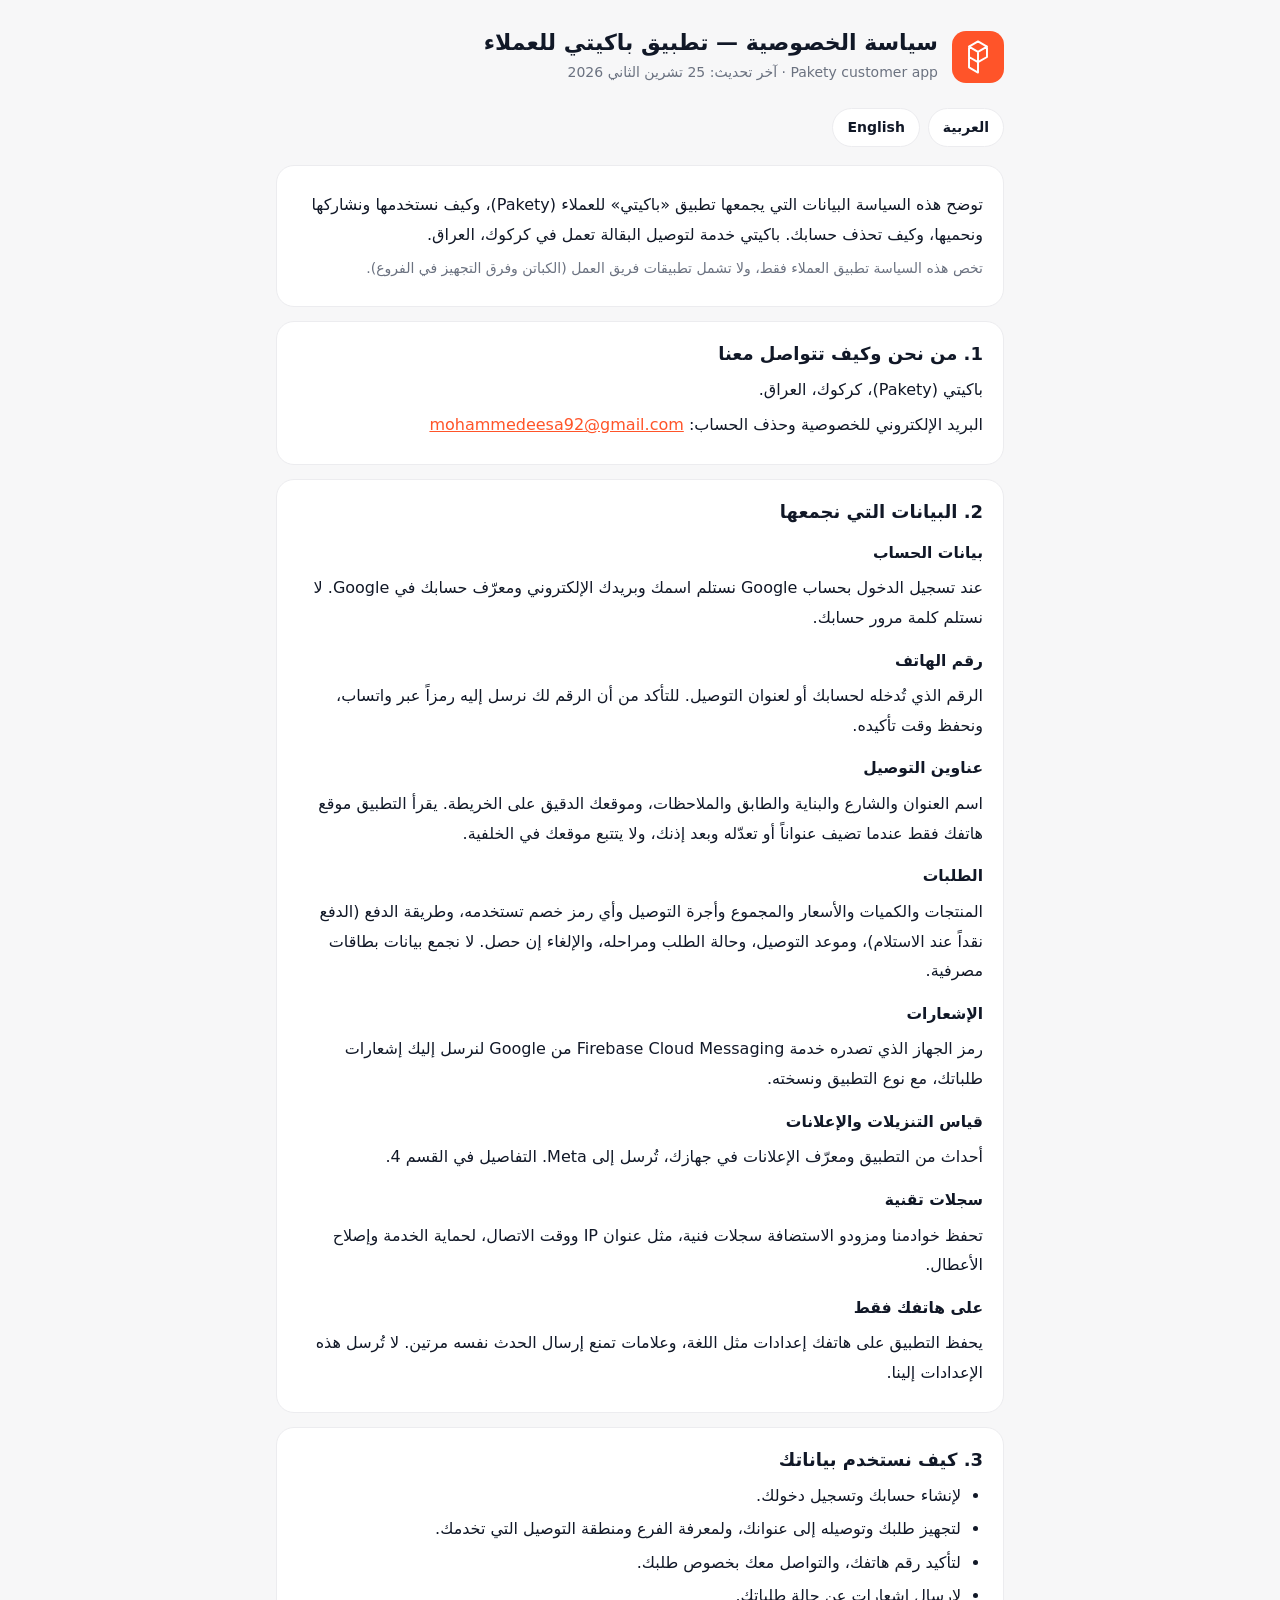
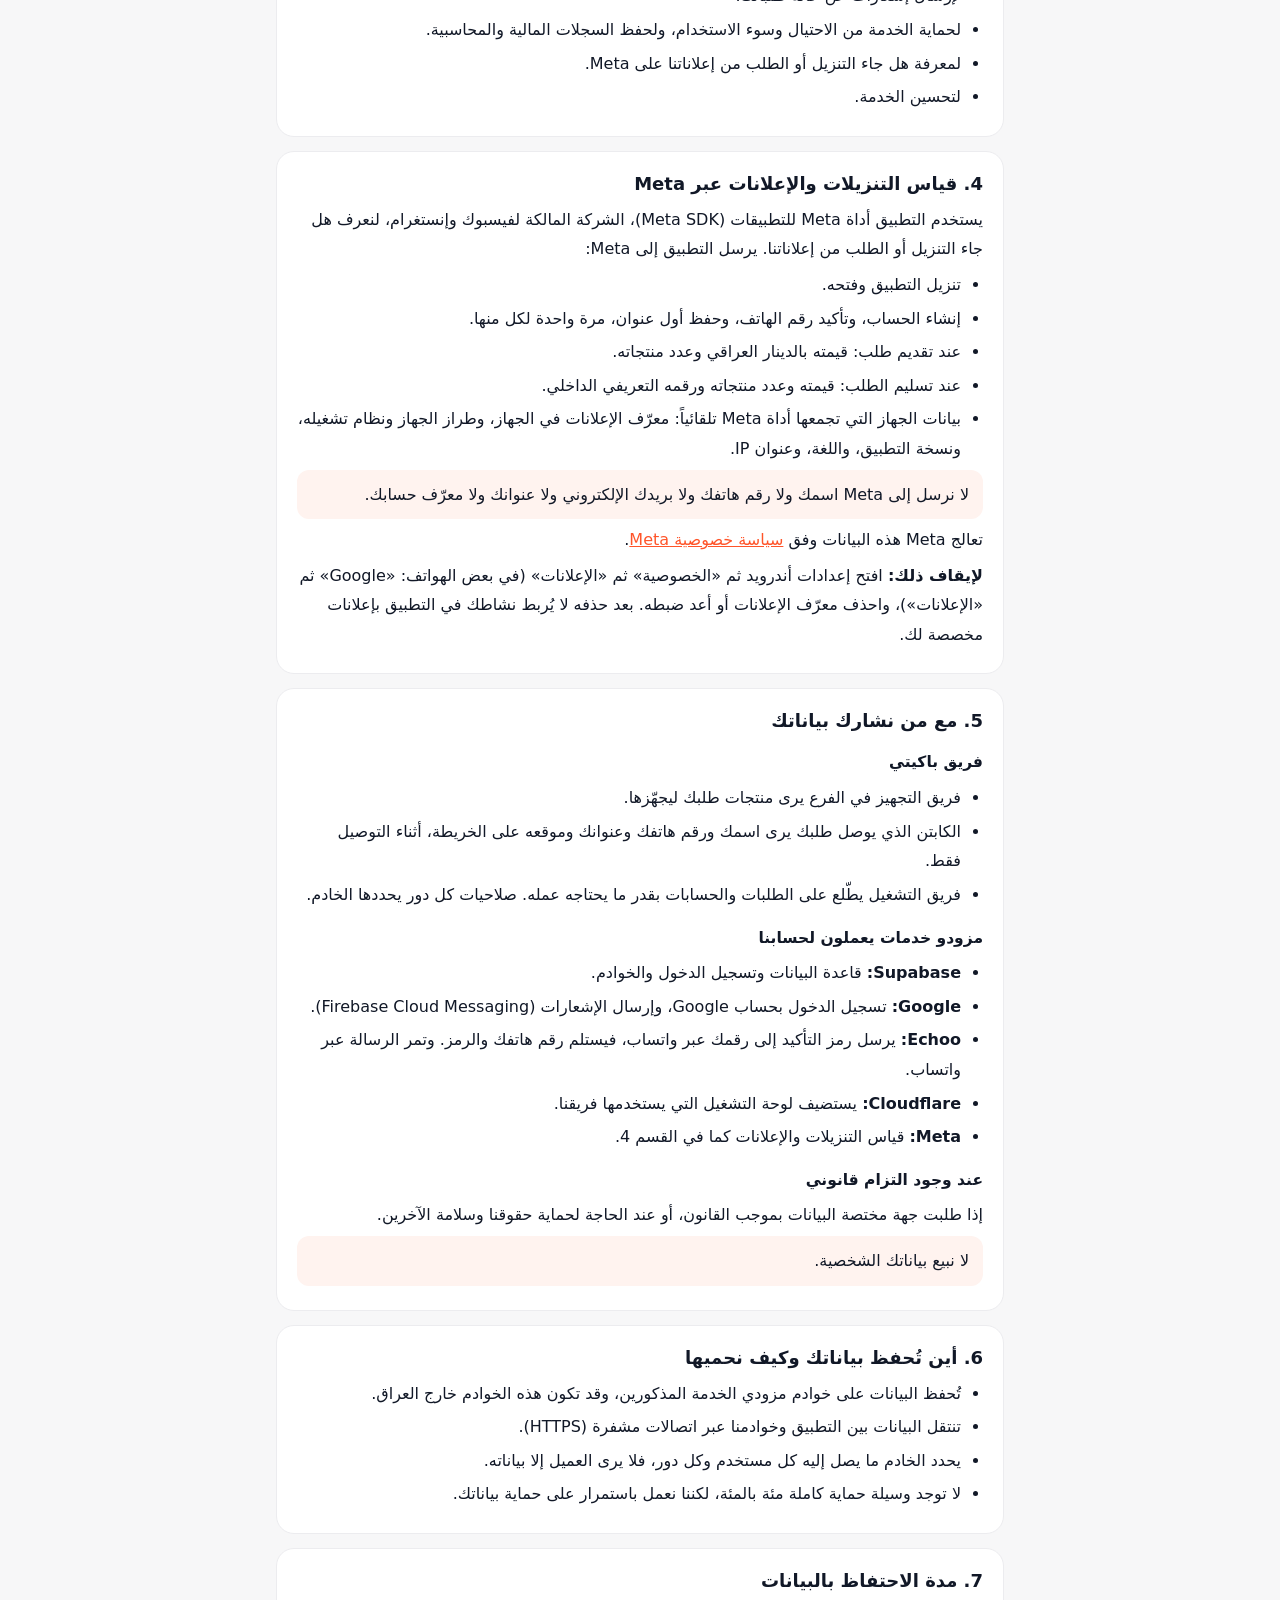
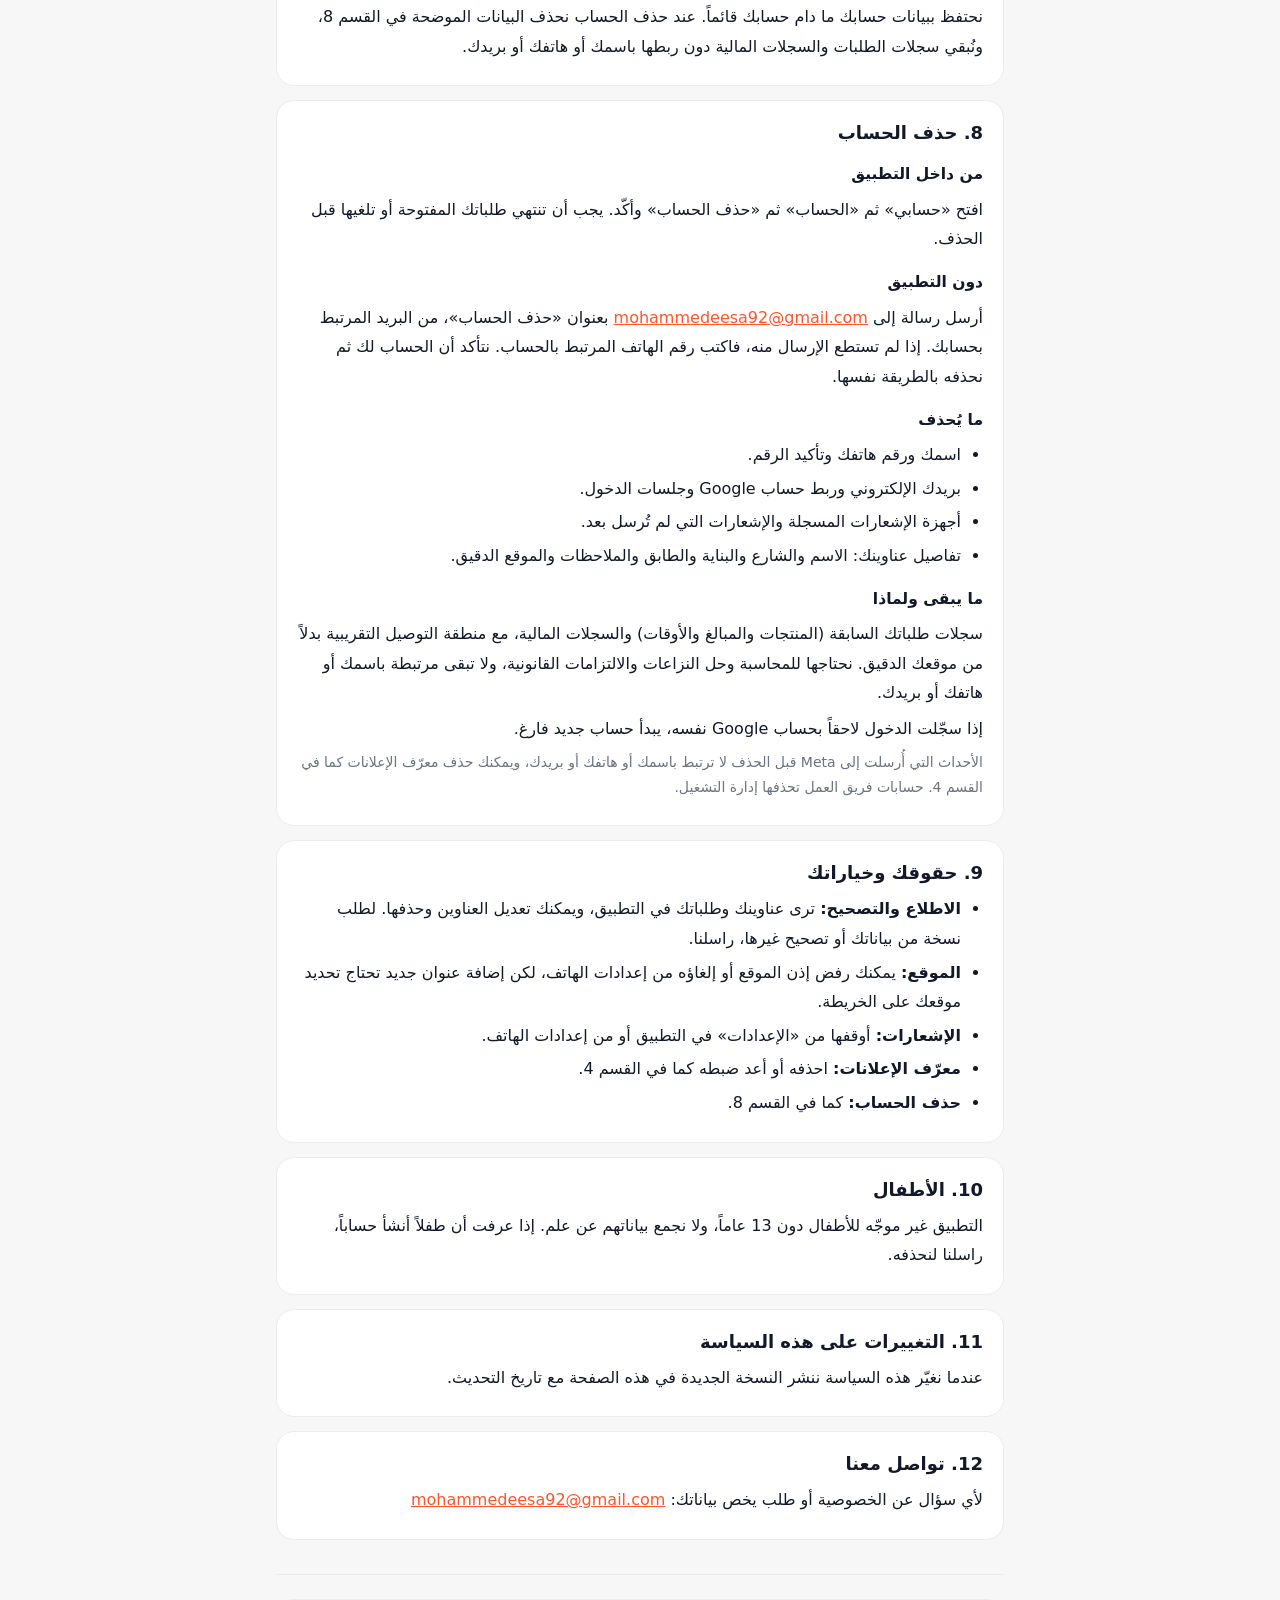
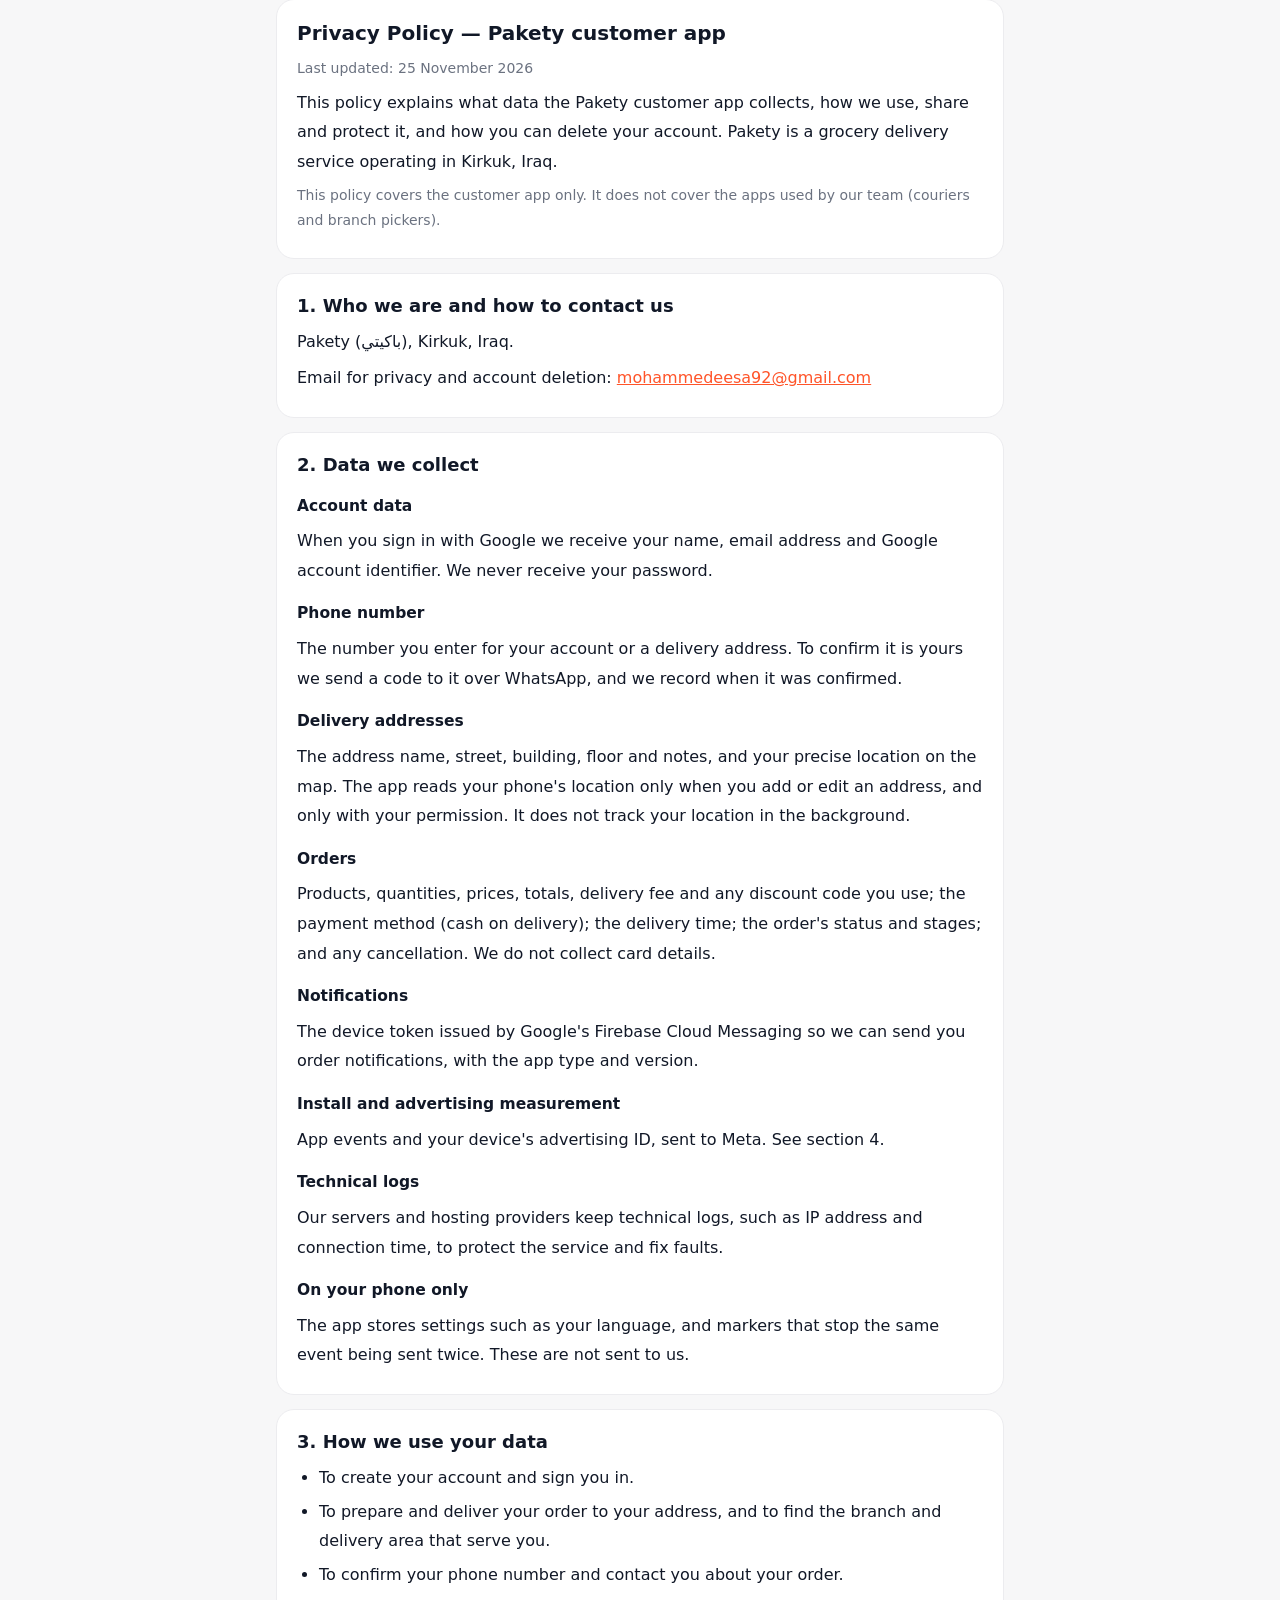
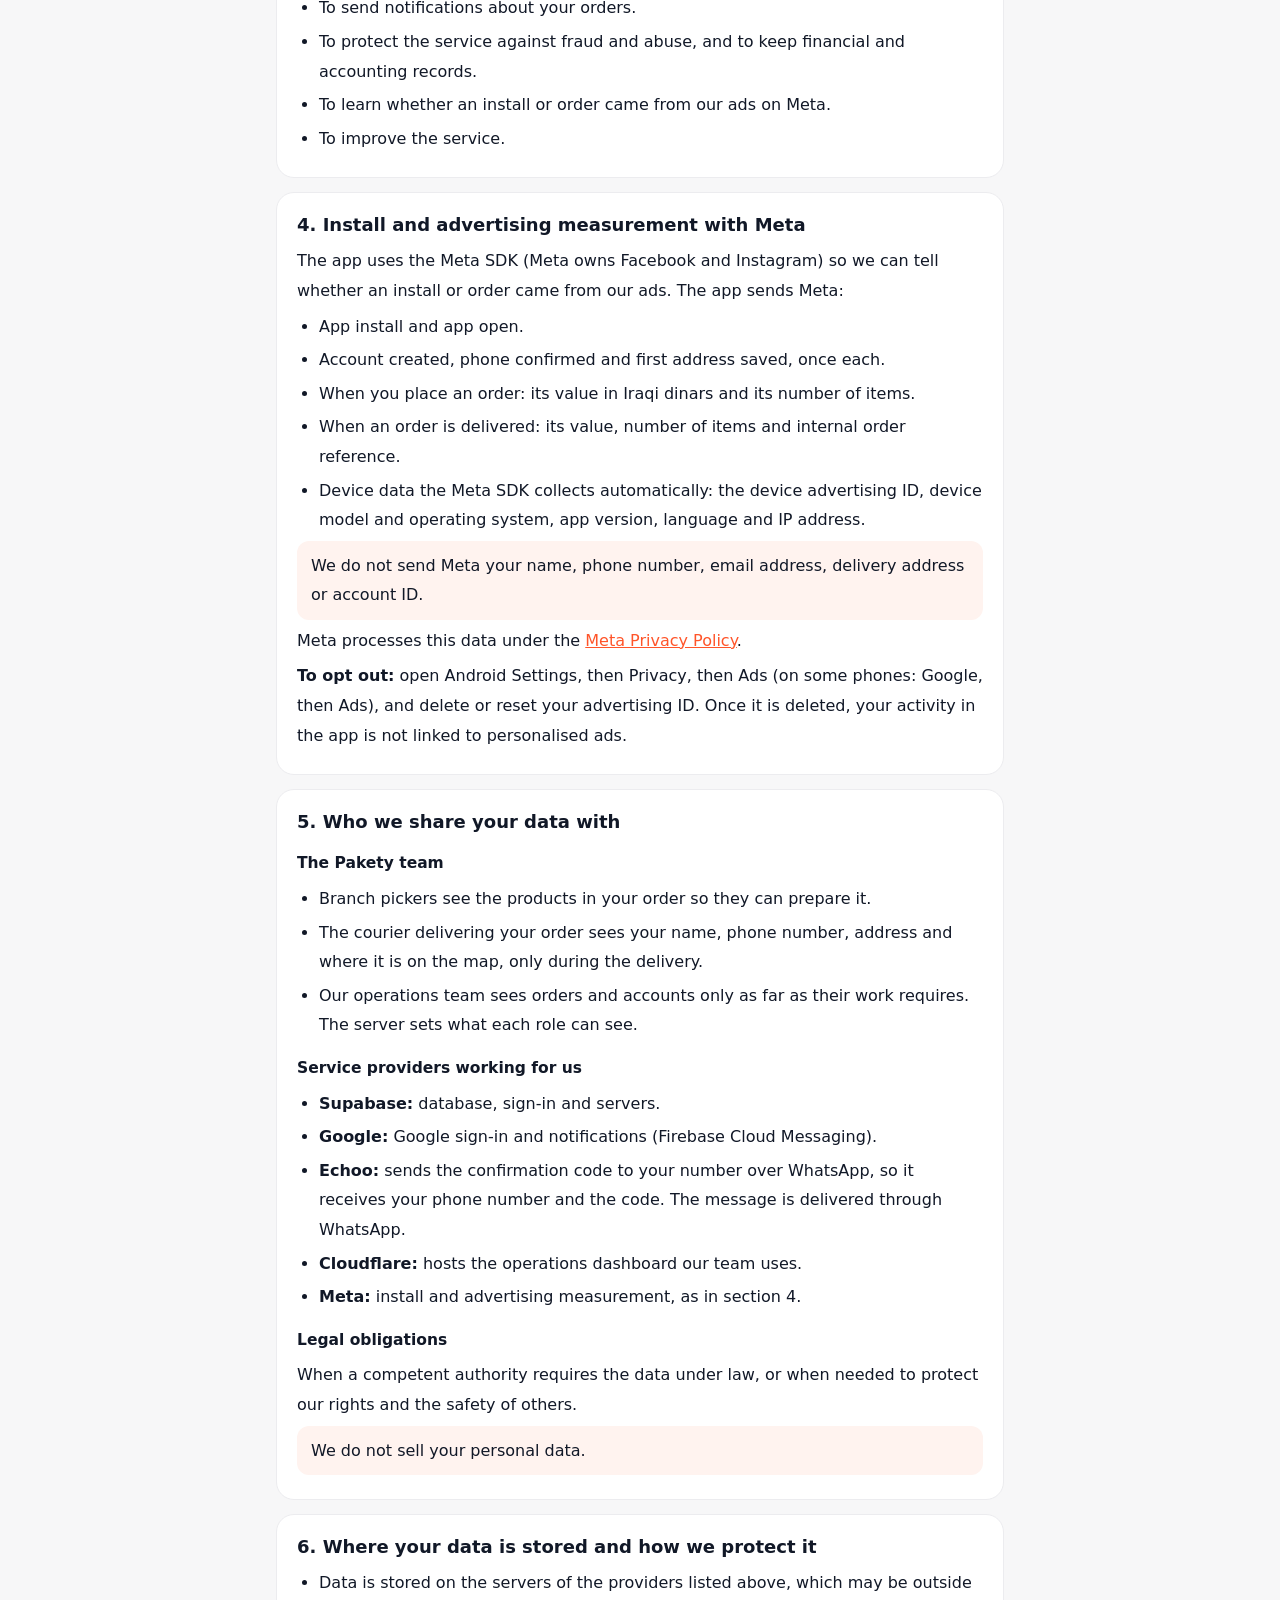
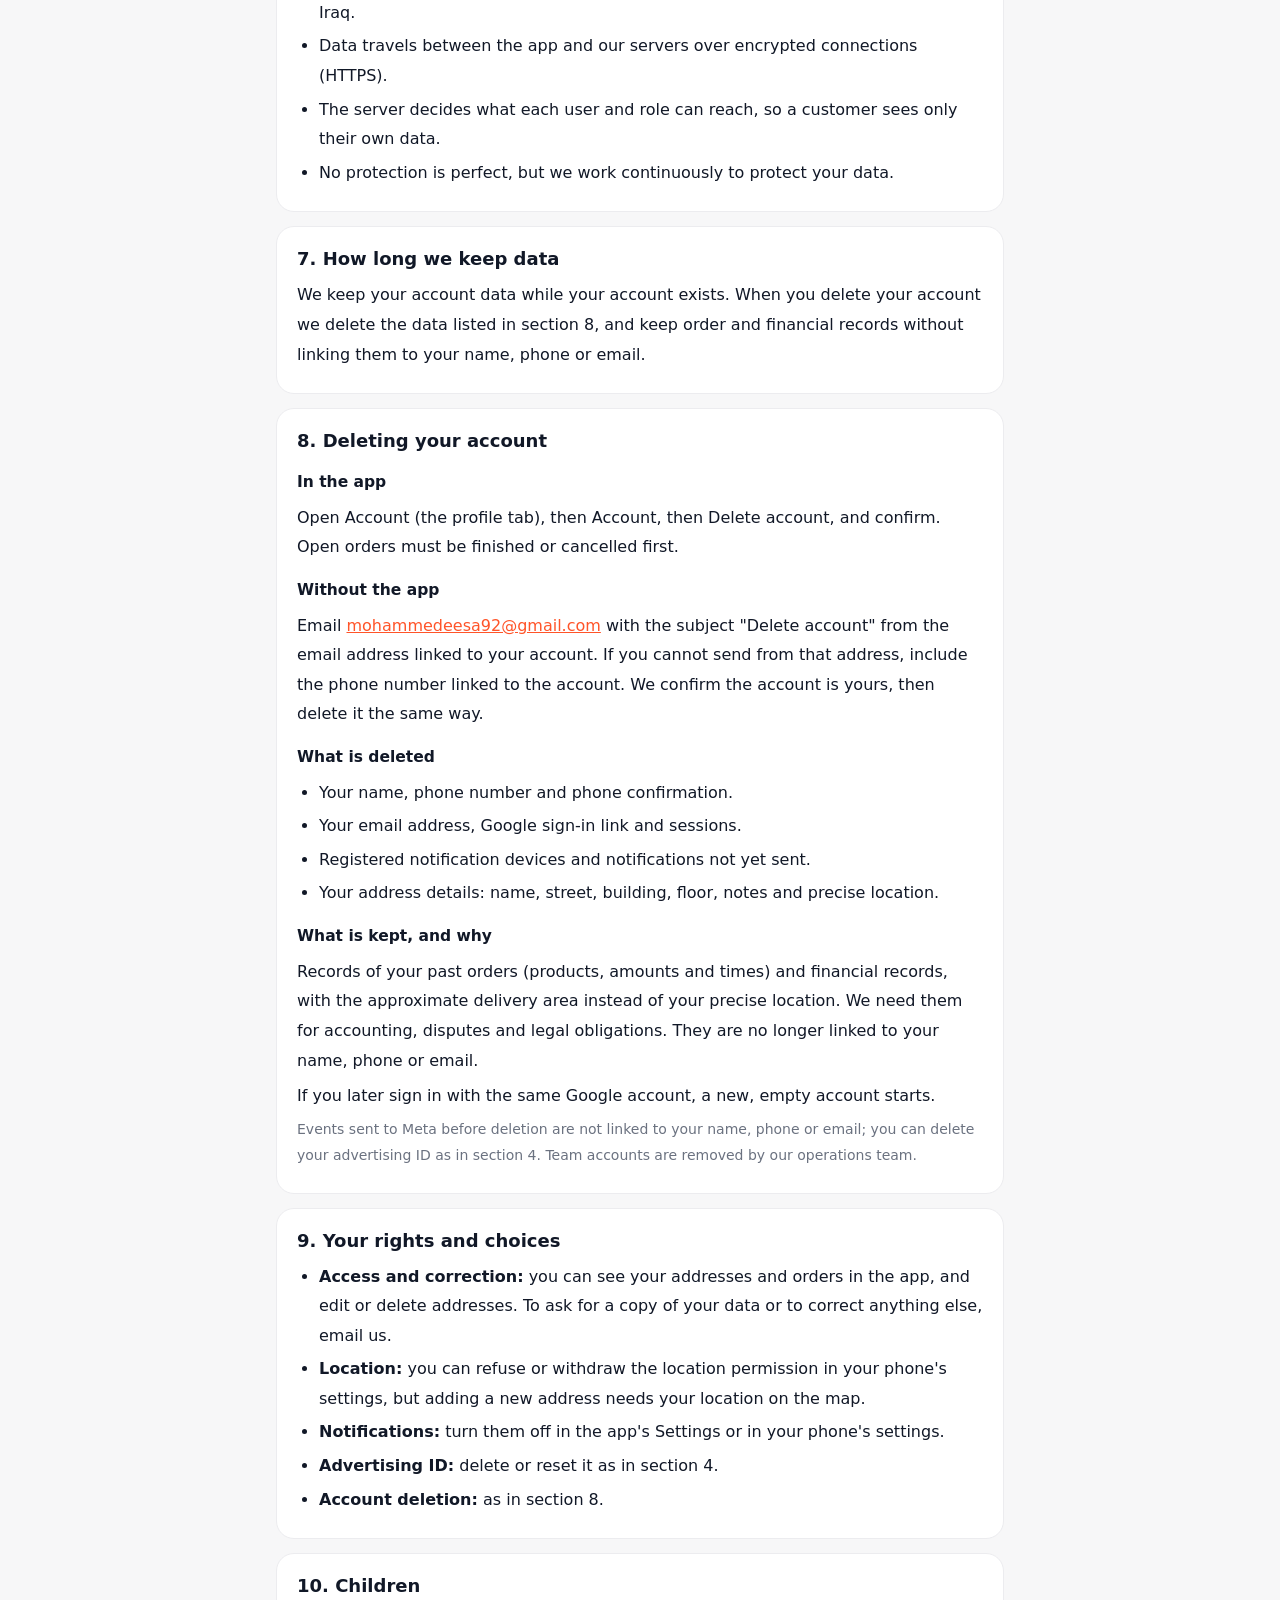
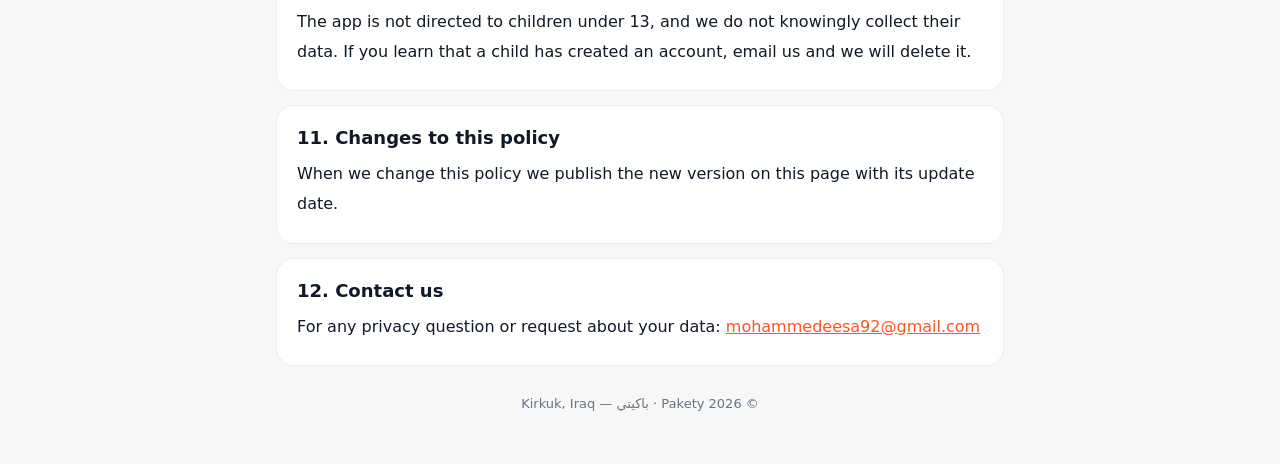
==== privacy/index.html @ 80e14bdf "Pakety privacy policy and account deletion pages Co-Authored-By: Claude Opus 5.5 <noreply@anthropic." ====
<!doctype html>
<html lang="ar" dir="rtl">
<head>
<meta charset="utf-8">
<meta name="viewport" content="width=device-width, initial-scale=1">
<title>سياسة الخصوصية — باكيتي | Pakety Privacy Policy</title>
<meta name="description" content="سياسة الخصوصية لتطبيق باكيتي للعملاء — Privacy policy for the Pakety customer app.">
<meta name="color-scheme" content="light dark">
<link rel="stylesheet" href="../assets/site.css">
</head>
<body>
<div class="wrap">

<header class="top">
  <div class="logo" aria-hidden="true">
    <svg viewBox="26 21 56 66" xmlns="http://www.w3.org/2000/svg"><path d="M54 27 L69.588 36 L69.588 54 L54 63 L54 81 L38.412 72 L38.412 36 Z M38.412 36 L54 45 L69.588 36 M54 45 L54 63 M38.412 54 L54 63" fill="none" stroke="#fff" stroke-width="3.4" stroke-linejoin="round" stroke-linecap="round"/></svg>
  </div>
  <div>
    <h1>سياسة الخصوصية — تطبيق باكيتي للعملاء</h1>
    <p>Pakety customer app · آخر تحديث: 25 تشرين الثاني 2026</p>
  </div>
</header>

<nav class="lang" aria-label="Language">
  <a href="#ar" hreflang="ar">العربية</a>
  <a href="#en" hreflang="en">English</a>
</nav>

<!-- ============================ العربية ============================ -->
<section class="lang-block" id="ar" lang="ar" dir="rtl">

<div class="card">
  <p>توضح هذه السياسة البيانات التي يجمعها تطبيق «باكيتي» للعملاء (Pakety)، وكيف نستخدمها ونشاركها ونحميها، وكيف تحذف حسابك. باكيتي خدمة لتوصيل البقالة تعمل في كركوك، العراق.</p>
  <p class="meta">تخص هذه السياسة تطبيق العملاء فقط، ولا تشمل تطبيقات فريق العمل (الكباتن وفرق التجهيز في الفروع).</p>
</div>

<div class="card">
  <h2>1. من نحن وكيف تتواصل معنا</h2>
  <p>باكيتي (Pakety)، كركوك، العراق.</p>
  <p>البريد الإلكتروني للخصوصية وحذف الحساب: <a class="ltr" href="mailto:mohammedeesa92@gmail.com">mohammedeesa92@gmail.com</a></p>
</div>

<div class="card">
  <h2>2. البيانات التي نجمعها</h2>
  <h3>بيانات الحساب</h3>
  <p>عند تسجيل الدخول بحساب Google نستلم اسمك وبريدك الإلكتروني ومعرّف حسابك في Google. لا نستلم كلمة مرور حسابك.</p>
  <h3>رقم الهاتف</h3>
  <p>الرقم الذي تُدخله لحسابك أو لعنوان التوصيل. للتأكد من أن الرقم لك نرسل إليه رمزاً عبر واتساب، ونحفظ وقت تأكيده.</p>
  <h3>عناوين التوصيل</h3>
  <p>اسم العنوان والشارع والبناية والطابق والملاحظات، وموقعك الدقيق على الخريطة. يقرأ التطبيق موقع هاتفك فقط عندما تضيف عنواناً أو تعدّله وبعد إذنك، ولا يتتبع موقعك في الخلفية.</p>
  <h3>الطلبات</h3>
  <p>المنتجات والكميات والأسعار والمجموع وأجرة التوصيل وأي رمز خصم تستخدمه، وطريقة الدفع (الدفع نقداً عند الاستلام)، وموعد التوصيل، وحالة الطلب ومراحله، والإلغاء إن حصل. لا نجمع بيانات بطاقات مصرفية.</p>
  <h3>الإشعارات</h3>
  <p>رمز الجهاز الذي تصدره خدمة Firebase Cloud Messaging من Google لنرسل إليك إشعارات طلباتك، مع نوع التطبيق ونسخته.</p>
  <h3>قياس التنزيلات والإعلانات</h3>
  <p>أحداث من التطبيق ومعرّف الإعلانات في جهازك، تُرسل إلى Meta. التفاصيل في القسم 4.</p>
  <h3>سجلات تقنية</h3>
  <p>تحفظ خوادمنا ومزودو الاستضافة سجلات فنية، مثل عنوان IP ووقت الاتصال، لحماية الخدمة وإصلاح الأعطال.</p>
  <h3>على هاتفك فقط</h3>
  <p>يحفظ التطبيق على هاتفك إعدادات مثل اللغة، وعلامات تمنع إرسال الحدث نفسه مرتين. لا تُرسل هذه الإعدادات إلينا.</p>
</div>

<div class="card">
  <h2>3. كيف نستخدم بياناتك</h2>
  <ul>
    <li>لإنشاء حسابك وتسجيل دخولك.</li>
    <li>لتجهيز طلبك وتوصيله إلى عنوانك، ولمعرفة الفرع ومنطقة التوصيل التي تخدمك.</li>
    <li>لتأكيد رقم هاتفك، والتواصل معك بخصوص طلبك.</li>
    <li>لإرسال إشعارات عن حالة طلباتك.</li>
    <li>لحماية الخدمة من الاحتيال وسوء الاستخدام، ولحفظ السجلات المالية والمحاسبية.</li>
    <li>لمعرفة هل جاء التنزيل أو الطلب من إعلاناتنا على Meta.</li>
    <li>لتحسين الخدمة.</li>
  </ul>
</div>

<div class="card">
  <h2>4. قياس التنزيلات والإعلانات عبر Meta</h2>
  <p>يستخدم التطبيق أداة Meta للتطبيقات (Meta SDK)، الشركة المالكة لفيسبوك وإنستغرام، لنعرف هل جاء التنزيل أو الطلب من إعلاناتنا. يرسل التطبيق إلى Meta:</p>
  <ul>
    <li>تنزيل التطبيق وفتحه.</li>
    <li>إنشاء الحساب، وتأكيد رقم الهاتف، وحفظ أول عنوان، مرة واحدة لكل منها.</li>
    <li>عند تقديم طلب: قيمته بالدينار العراقي وعدد منتجاته.</li>
    <li>عند تسليم الطلب: قيمته وعدد منتجاته ورقمه التعريفي الداخلي.</li>
    <li>بيانات الجهاز التي تجمعها أداة Meta تلقائياً: معرّف الإعلانات في الجهاز، وطراز الجهاز ونظام تشغيله، ونسخة التطبيق، واللغة، وعنوان IP.</li>
  </ul>
  <p class="note">لا نرسل إلى Meta اسمك ولا رقم هاتفك ولا بريدك الإلكتروني ولا عنوانك ولا معرّف حسابك.</p>
  <p>تعالج Meta هذه البيانات وفق <a href="https://www.facebook.com/privacy/policy/" rel="noopener">سياسة خصوصية Meta</a>.</p>
  <p><strong>لإيقاف ذلك:</strong> افتح إعدادات أندرويد ثم «الخصوصية» ثم «الإعلانات» (في بعض الهواتف: «Google» ثم «الإعلانات»)، واحذف معرّف الإعلانات أو أعد ضبطه. بعد حذفه لا يُربط نشاطك في التطبيق بإعلانات مخصصة لك.</p>
</div>

<div class="card">
  <h2>5. مع من نشارك بياناتك</h2>
  <h3>فريق باكيتي</h3>
  <ul>
    <li>فريق التجهيز في الفرع يرى منتجات طلبك ليجهّزها.</li>
    <li>الكابتن الذي يوصل طلبك يرى اسمك ورقم هاتفك وعنوانك وموقعه على الخريطة، أثناء التوصيل فقط.</li>
    <li>فريق التشغيل يطّلع على الطلبات والحسابات بقدر ما يحتاجه عمله. صلاحيات كل دور يحددها الخادم.</li>
  </ul>
  <h3>مزودو خدمات يعملون لحسابنا</h3>
  <ul>
    <li><strong>Supabase:</strong> قاعدة البيانات وتسجيل الدخول والخوادم.</li>
    <li><strong>Google:</strong> تسجيل الدخول بحساب Google، وإرسال الإشعارات (Firebase Cloud Messaging).</li>
    <li><strong>Echoo:</strong> يرسل رمز التأكيد إلى رقمك عبر واتساب، فيستلم رقم هاتفك والرمز. وتمر الرسالة عبر واتساب.</li>
    <li><strong>Cloudflare:</strong> يستضيف لوحة التشغيل التي يستخدمها فريقنا.</li>
    <li><strong>Meta:</strong> قياس التنزيلات والإعلانات كما في القسم 4.</li>
  </ul>
  <h3>عند وجود التزام قانوني</h3>
  <p>إذا طلبت جهة مختصة البيانات بموجب القانون، أو عند الحاجة لحماية حقوقنا وسلامة الآخرين.</p>
  <p class="note">لا نبيع بياناتك الشخصية.</p>
</div>

<div class="card">
  <h2>6. أين تُحفظ بياناتك وكيف نحميها</h2>
  <ul>
    <li>تُحفظ البيانات على خوادم مزودي الخدمة المذكورين، وقد تكون هذه الخوادم خارج العراق.</li>
    <li>تنتقل البيانات بين التطبيق وخوادمنا عبر اتصالات مشفرة (HTTPS).</li>
    <li>يحدد الخادم ما يصل إليه كل مستخدم وكل دور، فلا يرى العميل إلا بياناته.</li>
    <li>لا توجد وسيلة حماية كاملة مئة بالمئة، لكننا نعمل باستمرار على حماية بياناتك.</li>
  </ul>
</div>

<div class="card">
  <h2>7. مدة الاحتفاظ بالبيانات</h2>
  <p>نحتفظ ببيانات حسابك ما دام حسابك قائماً. عند حذف الحساب نحذف البيانات الموضحة في القسم 8، ونُبقي سجلات الطلبات والسجلات المالية دون ربطها باسمك أو هاتفك أو بريدك.</p>
</div>

<div class="card" id="delete-account">
  <h2>8. حذف الحساب</h2>
  <h3>من داخل التطبيق</h3>
  <p>افتح «حسابي» ثم «الحساب» ثم «حذف الحساب» وأكّد. يجب أن تنتهي طلباتك المفتوحة أو تلغيها قبل الحذف.</p>
  <h3>دون التطبيق</h3>
  <p>أرسل رسالة إلى <a class="ltr" href="mailto:mohammedeesa92@gmail.com?subject=%D8%AD%D8%B0%D9%81%20%D8%A7%D9%84%D8%AD%D8%B3%D8%A7%D8%A8">mohammedeesa92@gmail.com</a> بعنوان «حذف الحساب»، من البريد المرتبط بحسابك. إذا لم تستطع الإرسال منه، فاكتب رقم الهاتف المرتبط بالحساب. نتأكد أن الحساب لك ثم نحذفه بالطريقة نفسها.</p>
  <h3>ما يُحذف</h3>
  <ul>
    <li>اسمك ورقم هاتفك وتأكيد الرقم.</li>
    <li>بريدك الإلكتروني وربط حساب Google وجلسات الدخول.</li>
    <li>أجهزة الإشعارات المسجلة والإشعارات التي لم تُرسل بعد.</li>
    <li>تفاصيل عناوينك: الاسم والشارع والبناية والطابق والملاحظات والموقع الدقيق.</li>
  </ul>
  <h3>ما يبقى ولماذا</h3>
  <p>سجلات طلباتك السابقة (المنتجات والمبالغ والأوقات) والسجلات المالية، مع منطقة التوصيل التقريبية بدلاً من موقعك الدقيق. نحتاجها للمحاسبة وحل النزاعات والالتزامات القانونية، ولا تبقى مرتبطة باسمك أو هاتفك أو بريدك.</p>
  <p>إذا سجّلت الدخول لاحقاً بحساب Google نفسه، يبدأ حساب جديد فارغ.</p>
  <p class="meta">الأحداث التي أُرسلت إلى Meta قبل الحذف لا ترتبط باسمك أو هاتفك أو بريدك، ويمكنك حذف معرّف الإعلانات كما في القسم 4. حسابات فريق العمل تحذفها إدارة التشغيل.</p>
</div>

<div class="card">
  <h2>9. حقوقك وخياراتك</h2>
  <ul>
    <li><strong>الاطلاع والتصحيح:</strong> ترى عناوينك وطلباتك في التطبيق، ويمكنك تعديل العناوين وحذفها. لطلب نسخة من بياناتك أو تصحيح غيرها، راسلنا.</li>
    <li><strong>الموقع:</strong> يمكنك رفض إذن الموقع أو إلغاؤه من إعدادات الهاتف، لكن إضافة عنوان جديد تحتاج تحديد موقعك على الخريطة.</li>
    <li><strong>الإشعارات:</strong> أوقفها من «الإعدادات» في التطبيق أو من إعدادات الهاتف.</li>
    <li><strong>معرّف الإعلانات:</strong> احذفه أو أعد ضبطه كما في القسم 4.</li>
    <li><strong>حذف الحساب:</strong> كما في القسم 8.</li>
  </ul>
</div>

<div class="card">
  <h2>10. الأطفال</h2>
  <p>التطبيق غير موجّه للأطفال دون 13 عاماً، ولا نجمع بياناتهم عن علم. إذا عرفت أن طفلاً أنشأ حساباً، راسلنا لنحذفه.</p>
</div>

<div class="card">
  <h2>11. التغييرات على هذه السياسة</h2>
  <p>عندما نغيّر هذه السياسة ننشر النسخة الجديدة في هذه الصفحة مع تاريخ التحديث.</p>
</div>

<div class="card">
  <h2>12. تواصل معنا</h2>
  <p>لأي سؤال عن الخصوصية أو طلب يخص بياناتك: <a class="ltr" href="mailto:mohammedeesa92@gmail.com">mohammedeesa92@gmail.com</a></p>
</div>

</section>

<hr class="split">

<!-- ============================ English ============================ -->
<section class="lang-block" id="en" lang="en" dir="ltr">

<div class="card">
  <h2 style="font-size:20px">Privacy Policy — Pakety customer app</h2>
  <p class="meta">Last updated: 25 November 2026</p>
  <p>This policy explains what data the Pakety customer app collects, how we use, share and protect it, and how you can delete your account. Pakety is a grocery delivery service operating in Kirkuk, Iraq.</p>
  <p class="meta">This policy covers the customer app only. It does not cover the apps used by our team (couriers and branch pickers).</p>
</div>

<div class="card">
  <h2>1. Who we are and how to contact us</h2>
  <p>Pakety (باكيتي), Kirkuk, Iraq.</p>
  <p>Email for privacy and account deletion: <a href="mailto:mohammedeesa92@gmail.com">mohammedeesa92@gmail.com</a></p>
</div>

<div class="card">
  <h2>2. Data we collect</h2>
  <h3>Account data</h3>
  <p>When you sign in with Google we receive your name, email address and Google account identifier. We never receive your password.</p>
  <h3>Phone number</h3>
  <p>The number you enter for your account or a delivery address. To confirm it is yours we send a code to it over WhatsApp, and we record when it was confirmed.</p>
  <h3>Delivery addresses</h3>
  <p>The address name, street, building, floor and notes, and your precise location on the map. The app reads your phone's location only when you add or edit an address, and only with your permission. It does not track your location in the background.</p>
  <h3>Orders</h3>
  <p>Products, quantities, prices, totals, delivery fee and any discount code you use; the payment method (cash on delivery); the delivery time; the order's status and stages; and any cancellation. We do not collect card details.</p>
  <h3>Notifications</h3>
  <p>The device token issued by Google's Firebase Cloud Messaging so we can send you order notifications, with the app type and version.</p>
  <h3>Install and advertising measurement</h3>
  <p>App events and your device's advertising ID, sent to Meta. See section 4.</p>
  <h3>Technical logs</h3>
  <p>Our servers and hosting providers keep technical logs, such as IP address and connection time, to protect the service and fix faults.</p>
  <h3>On your phone only</h3>
  <p>The app stores settings such as your language, and markers that stop the same event being sent twice. These are not sent to us.</p>
</div>

<div class="card">
  <h2>3. How we use your data</h2>
  <ul>
    <li>To create your account and sign you in.</li>
    <li>To prepare and deliver your order to your address, and to find the branch and delivery area that serve you.</li>
    <li>To confirm your phone number and contact you about your order.</li>
    <li>To send notifications about your orders.</li>
    <li>To protect the service against fraud and abuse, and to keep financial and accounting records.</li>
    <li>To learn whether an install or order came from our ads on Meta.</li>
    <li>To improve the service.</li>
  </ul>
</div>

<div class="card">
  <h2>4. Install and advertising measurement with Meta</h2>
  <p>The app uses the Meta SDK (Meta owns Facebook and Instagram) so we can tell whether an install or order came from our ads. The app sends Meta:</p>
  <ul>
    <li>App install and app open.</li>
    <li>Account created, phone confirmed and first address saved, once each.</li>
    <li>When you place an order: its value in Iraqi dinars and its number of items.</li>
    <li>When an order is delivered: its value, number of items and internal order reference.</li>
    <li>Device data the Meta SDK collects automatically: the device advertising ID, device model and operating system, app version, language and IP address.</li>
  </ul>
  <p class="note">We do not send Meta your name, phone number, email address, delivery address or account ID.</p>
  <p>Meta processes this data under the <a href="https://www.facebook.com/privacy/policy/" rel="noopener">Meta Privacy Policy</a>.</p>
  <p><strong>To opt out:</strong> open Android Settings, then Privacy, then Ads (on some phones: Google, then Ads), and delete or reset your advertising ID. Once it is deleted, your activity in the app is not linked to personalised ads.</p>
</div>

<div class="card">
  <h2>5. Who we share your data with</h2>
  <h3>The Pakety team</h3>
  <ul>
    <li>Branch pickers see the products in your order so they can prepare it.</li>
    <li>The courier delivering your order sees your name, phone number, address and where it is on the map, only during the delivery.</li>
    <li>Our operations team sees orders and accounts only as far as their work requires. The server sets what each role can see.</li>
  </ul>
  <h3>Service providers working for us</h3>
  <ul>
    <li><strong>Supabase:</strong> database, sign-in and servers.</li>
    <li><strong>Google:</strong> Google sign-in and notifications (Firebase Cloud Messaging).</li>
    <li><strong>Echoo:</strong> sends the confirmation code to your number over WhatsApp, so it receives your phone number and the code. The message is delivered through WhatsApp.</li>
    <li><strong>Cloudflare:</strong> hosts the operations dashboard our team uses.</li>
    <li><strong>Meta:</strong> install and advertising measurement, as in section 4.</li>
  </ul>
  <h3>Legal obligations</h3>
  <p>When a competent authority requires the data under law, or when needed to protect our rights and the safety of others.</p>
  <p class="note">We do not sell your personal data.</p>
</div>

<div class="card">
  <h2>6. Where your data is stored and how we protect it</h2>
  <ul>
    <li>Data is stored on the servers of the providers listed above, which may be outside Iraq.</li>
    <li>Data travels between the app and our servers over encrypted connections (HTTPS).</li>
    <li>The server decides what each user and role can reach, so a customer sees only their own data.</li>
    <li>No protection is perfect, but we work continuously to protect your data.</li>
  </ul>
</div>

<div class="card">
  <h2>7. How long we keep data</h2>
  <p>We keep your account data while your account exists. When you delete your account we delete the data listed in section 8, and keep order and financial records without linking them to your name, phone or email.</p>
</div>

<div class="card" id="en-delete-account">
  <h2>8. Deleting your account</h2>
  <h3>In the app</h3>
  <p>Open Account (the profile tab), then Account, then Delete account, and confirm. Open orders must be finished or cancelled first.</p>
  <h3>Without the app</h3>
  <p>Email <a href="mailto:mohammedeesa92@gmail.com?subject=Delete%20account">mohammedeesa92@gmail.com</a> with the subject "Delete account" from the email address linked to your account. If you cannot send from that address, include the phone number linked to the account. We confirm the account is yours, then delete it the same way.</p>
  <h3>What is deleted</h3>
  <ul>
    <li>Your name, phone number and phone confirmation.</li>
    <li>Your email address, Google sign-in link and sessions.</li>
    <li>Registered notification devices and notifications not yet sent.</li>
    <li>Your address details: name, street, building, floor, notes and precise location.</li>
  </ul>
  <h3>What is kept, and why</h3>
  <p>Records of your past orders (products, amounts and times) and financial records, with the approximate delivery area instead of your precise location. We need them for accounting, disputes and legal obligations. They are no longer linked to your name, phone or email.</p>
  <p>If you later sign in with the same Google account, a new, empty account starts.</p>
  <p class="meta">Events sent to Meta before deletion are not linked to your name, phone or email; you can delete your advertising ID as in section 4. Team accounts are removed by our operations team.</p>
</div>

<div class="card">
  <h2>9. Your rights and choices</h2>
  <ul>
    <li><strong>Access and correction:</strong> you can see your addresses and orders in the app, and edit or delete addresses. To ask for a copy of your data or to correct anything else, email us.</li>
    <li><strong>Location:</strong> you can refuse or withdraw the location permission in your phone's settings, but adding a new address needs your location on the map.</li>
    <li><strong>Notifications:</strong> turn them off in the app's Settings or in your phone's settings.</li>
    <li><strong>Advertising ID:</strong> delete or reset it as in section 4.</li>
    <li><strong>Account deletion:</strong> as in section 8.</li>
  </ul>
</div>

<div class="card">
  <h2>10. Children</h2>
  <p>The app is not directed to children under 13, and we do not knowingly collect their data. If you learn that a child has created an account, email us and we will delete it.</p>
</div>

<div class="card">
  <h2>11. Changes to this policy</h2>
  <p>When we change this policy we publish the new version on this page with its update date.</p>
</div>

<div class="card">
  <h2>12. Contact us</h2>
  <p>For any privacy question or request about your data: <a href="mailto:mohammedeesa92@gmail.com">mohammedeesa92@gmail.com</a></p>
</div>

</section>

<footer>© 2026 Pakety · باكيتي — Kirkuk, Iraq</footer>
</div>
</body>
</html>
---- assets/site.css ----
:root {
  --brand: #ff5429;
  --bg: #f7f7f8;
  --card: #ffffff;
  --text: #111827;
  --muted: #6b7280;
  --border: #ececef;
  --soft: #fff3ef;
}
@media (prefers-color-scheme: dark) {
  :root {
    --bg: #0f1115;
    --card: #171a21;
    --text: #f3f4f6;
    --muted: #9ca3af;
    --border: #262a33;
    --soft: #2a1a15;
  }
}
* { box-sizing: border-box; }
html { -webkit-text-size-adjust: 100%; }
body {
  margin: 0;
  background: var(--bg);
  color: var(--text);
  font-family: "Segoe UI", Tahoma, "Noto Sans Arabic", "Geeza Pro", system-ui, -apple-system, sans-serif;
  font-size: 16px;
  line-height: 1.85;
}
a { color: var(--brand); }
.wrap { max-width: 760px; margin: 0 auto; padding: 0 16px 48px; }
header.top {
  display: flex;
  align-items: center;
  gap: 14px;
  padding: 28px 0 8px;
}
.logo {
  width: 52px;
  height: 52px;
  flex: none;
  border-radius: 14px;
  background: var(--brand);
  display: grid;
  place-items: center;
}
.logo svg { width: 38px; height: 38px; }
header.top h1 { margin: 0; font-size: 22px; line-height: 1.35; }
header.top p { margin: 2px 0 0; color: var(--muted); font-size: 14px; }
nav.lang {
  display: flex;
  gap: 8px;
  margin: 14px 0 18px;
}
nav.lang a {
  text-decoration: none;
  padding: 6px 14px;
  border-radius: 999px;
  border: 1px solid var(--border);
  background: var(--card);
  color: var(--text);
  font-size: 14px;
  font-weight: 600;
}
.card {
  background: var(--card);
  border: 1px solid var(--border);
  border-radius: 18px;
  padding: 18px 20px;
  margin: 0 0 14px;
}
.card h2 { margin: 0 0 8px; font-size: 18px; line-height: 1.5; }
.card h3 { margin: 14px 0 4px; font-size: 15.5px; }
.card p { margin: 6px 0; }
.card ul { margin: 6px 0; padding-inline-start: 22px; }
.card li { margin: 4px 0; }
.note {
  background: var(--soft);
  border-radius: 12px;
  padding: 10px 14px;
  margin: 10px 0 4px;
}
.meta { color: var(--muted); font-size: 14px; }
.ltr { direction: ltr; unicode-bidi: embed; }
section.lang-block { scroll-margin-top: 16px; }
hr.split { border: 0; border-top: 1px solid var(--border); margin: 34px 0 24px; }
footer { color: var(--muted); font-size: 13px; text-align: center; margin-top: 26px; }
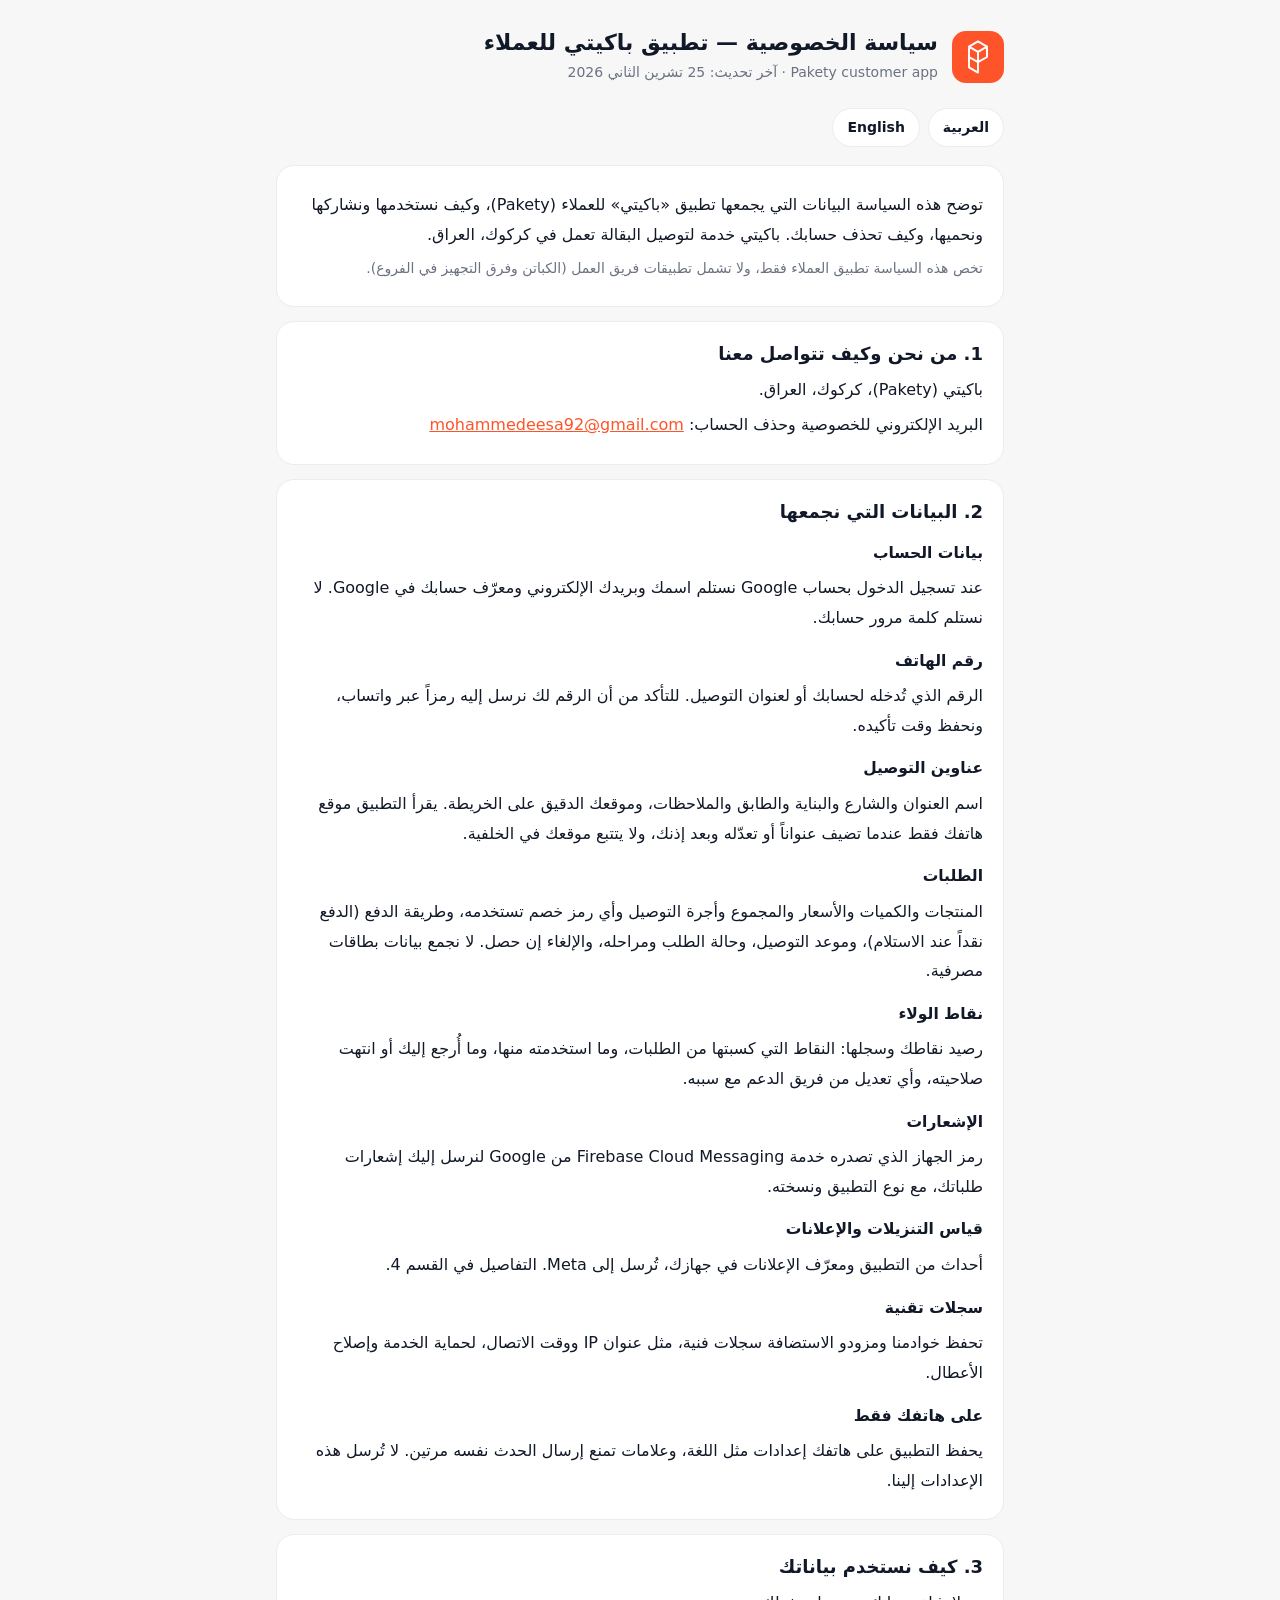
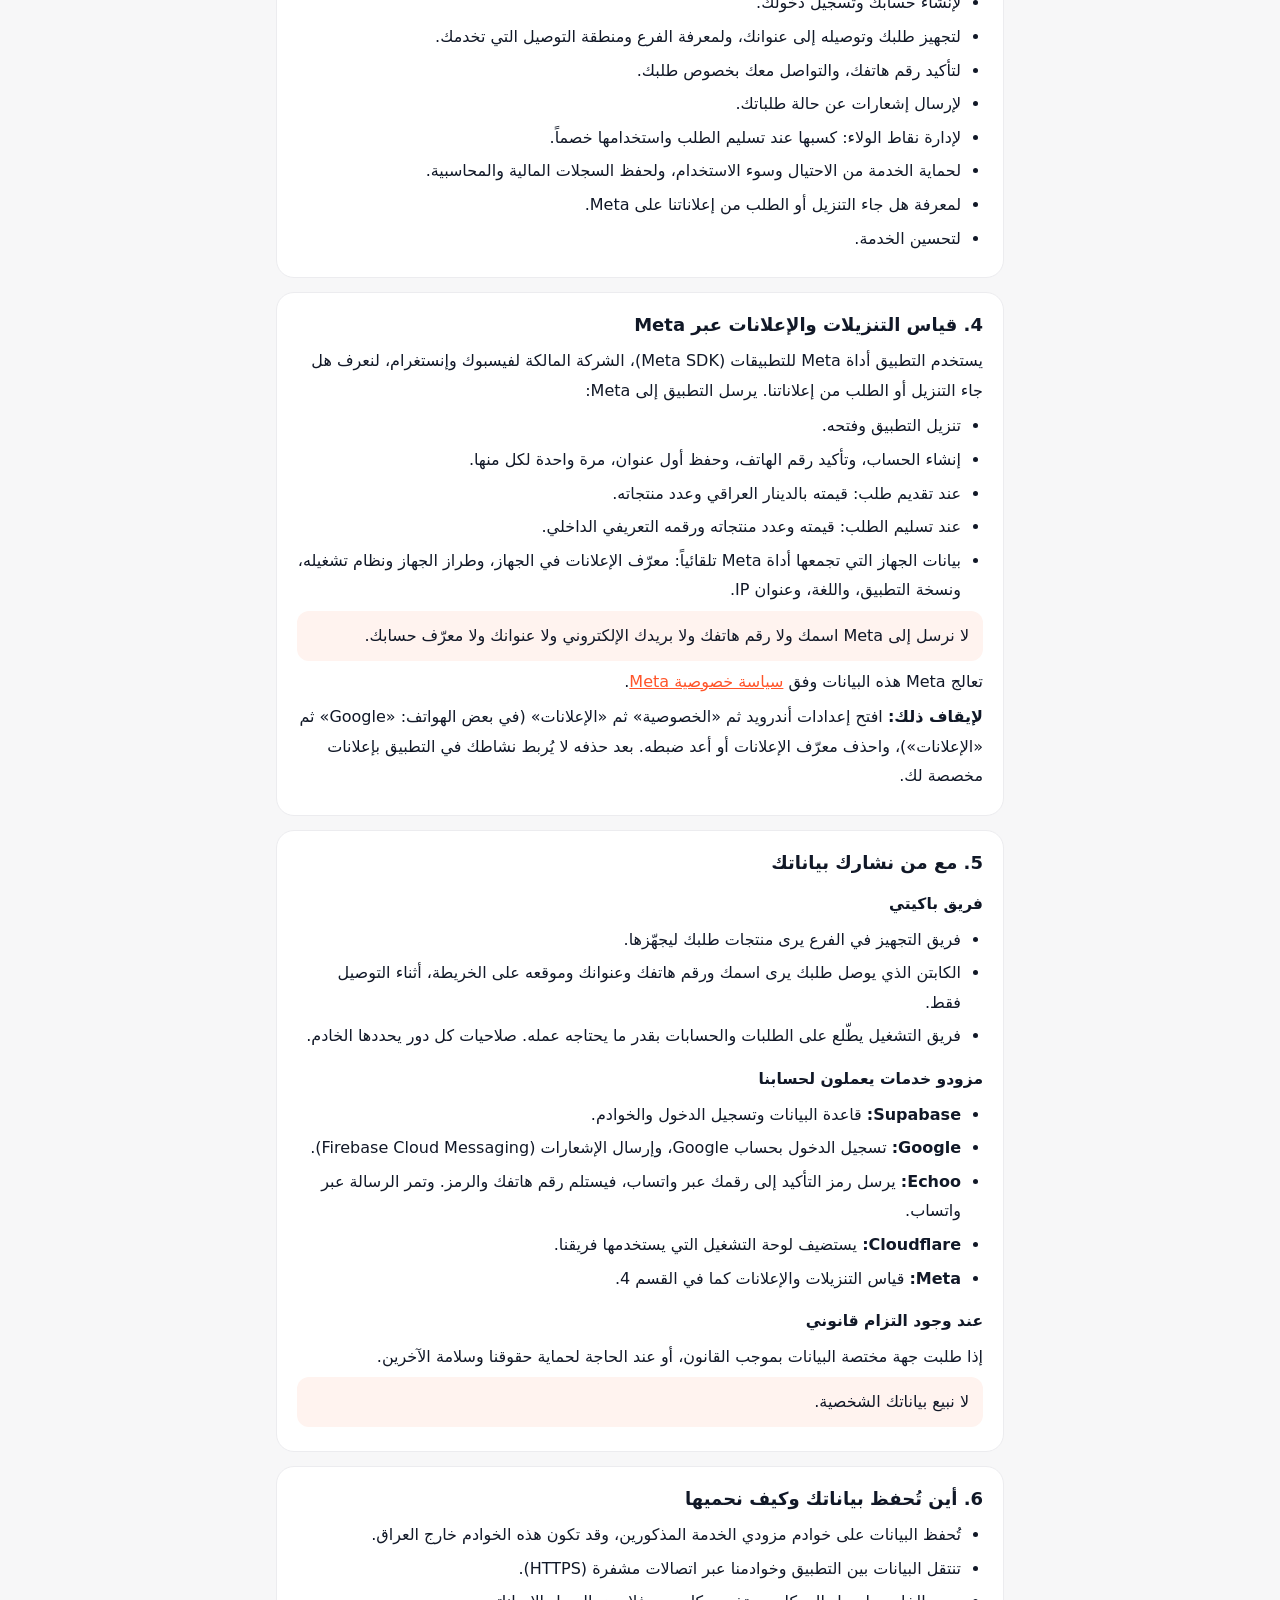
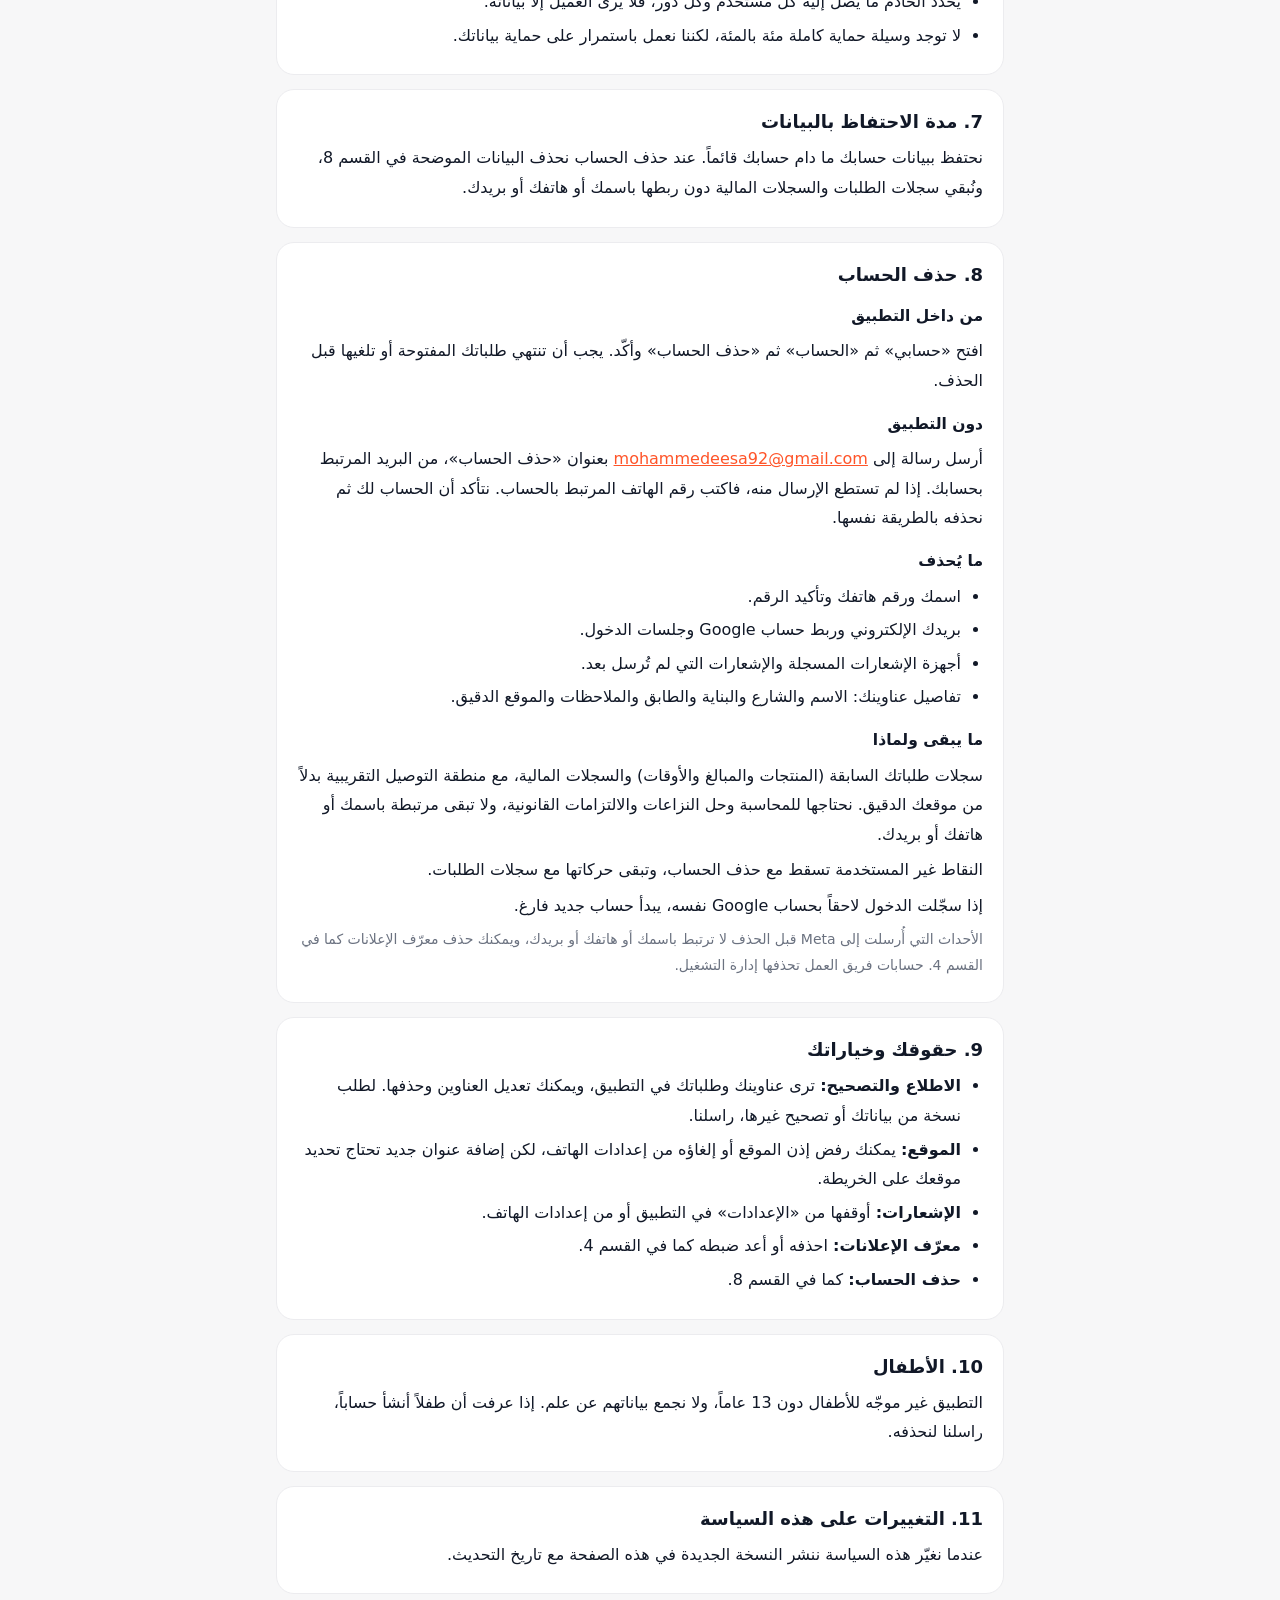
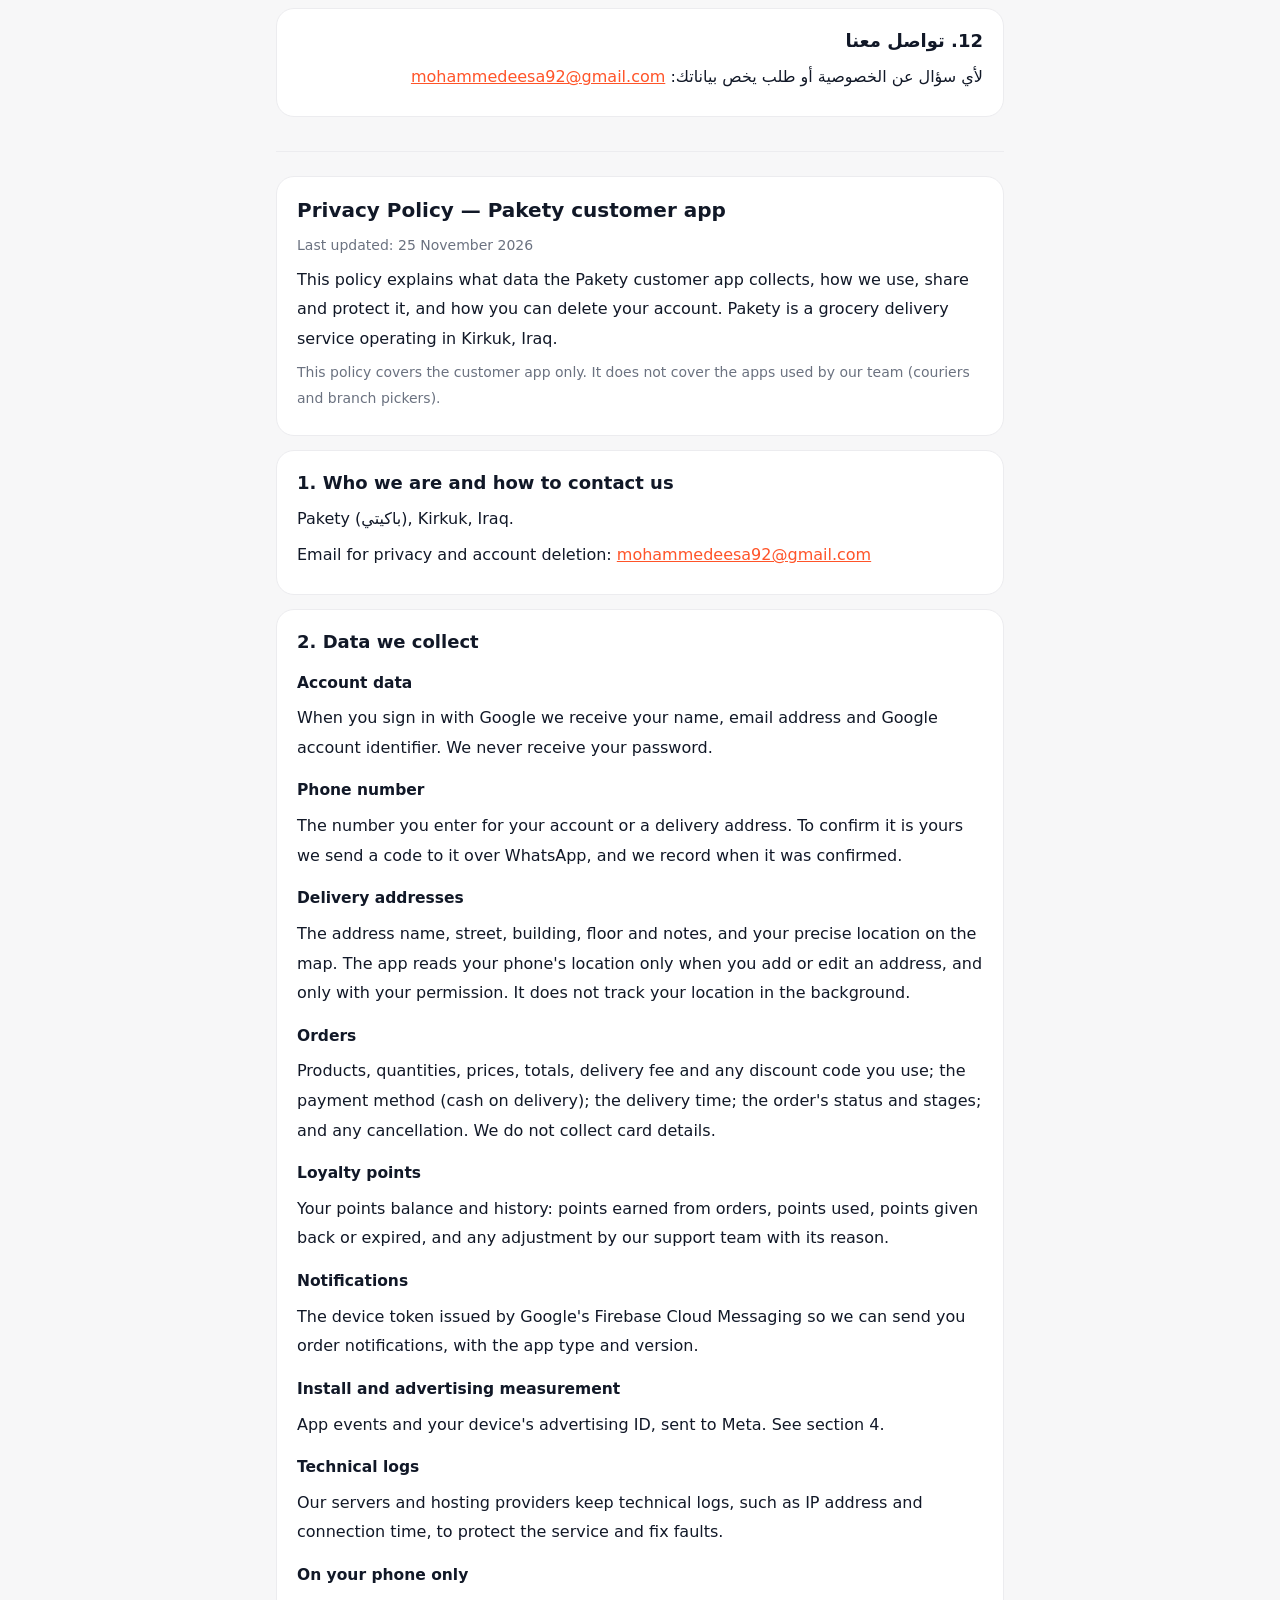
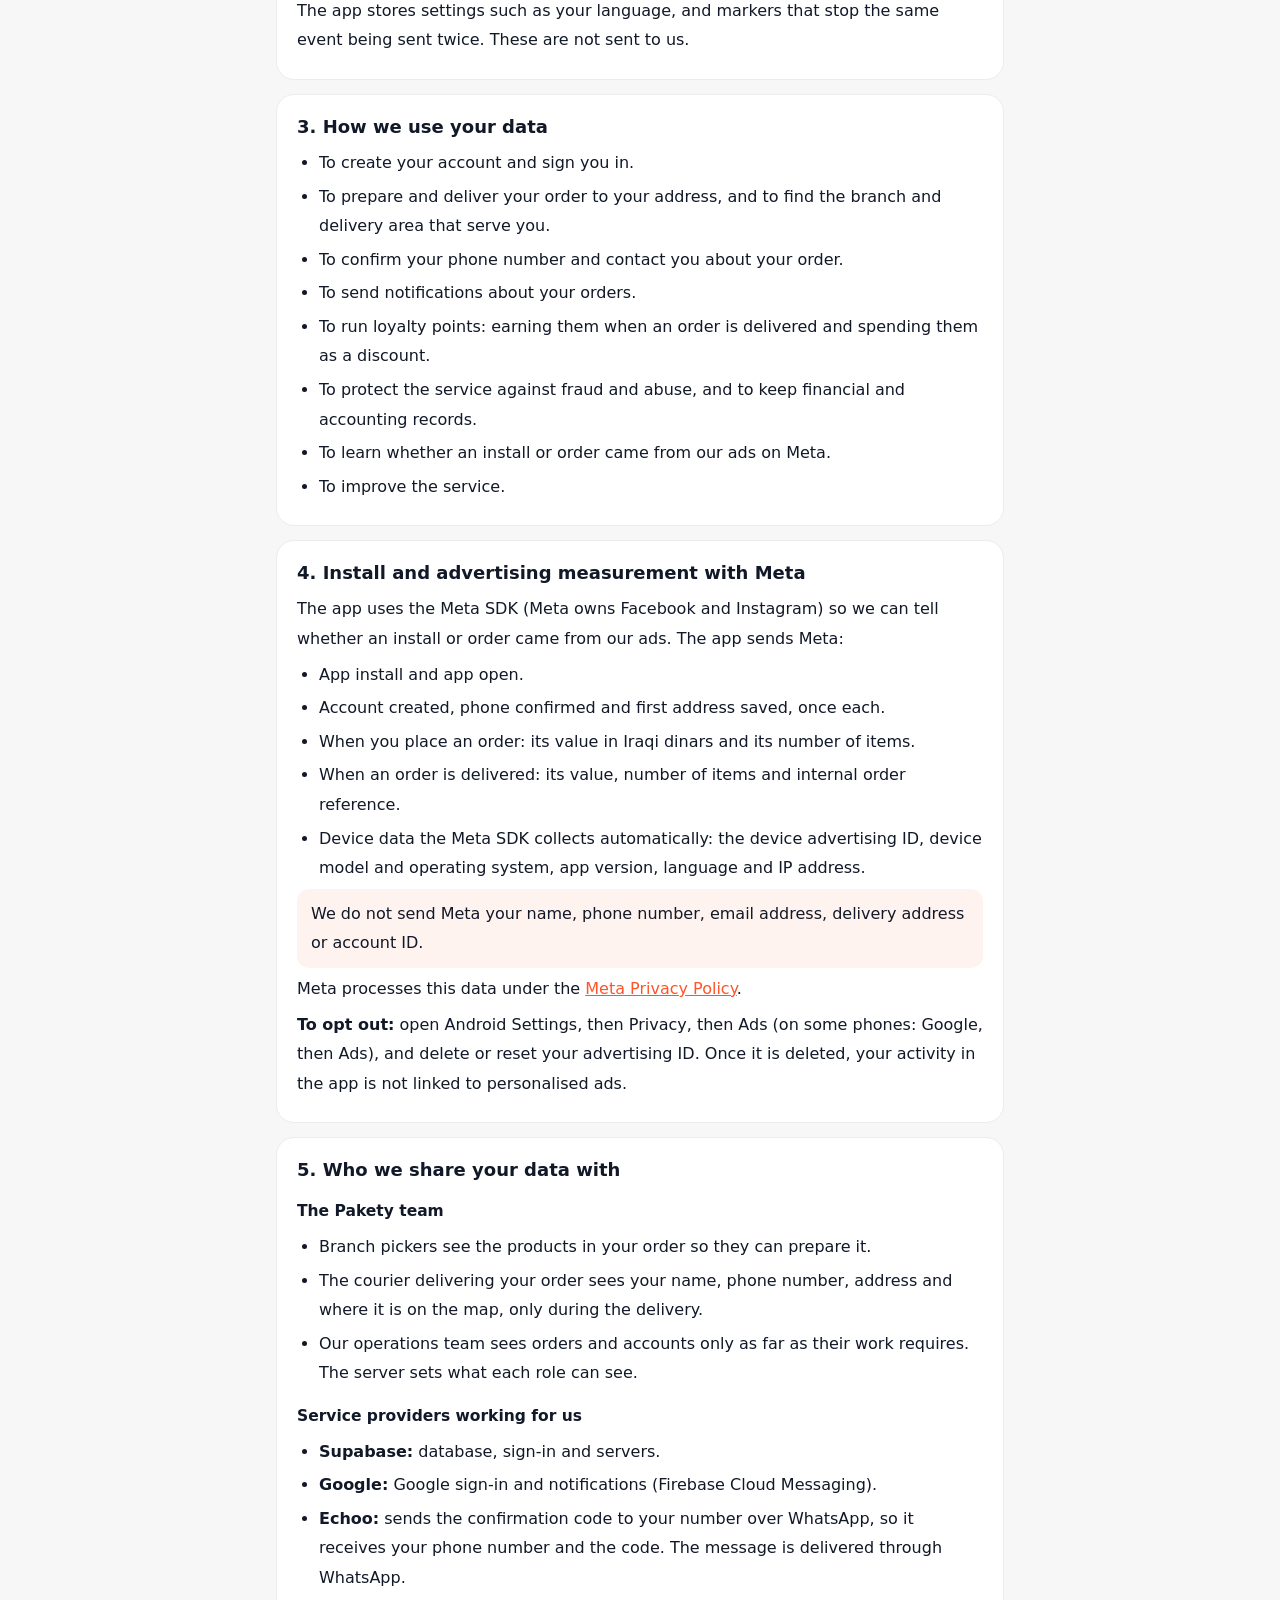
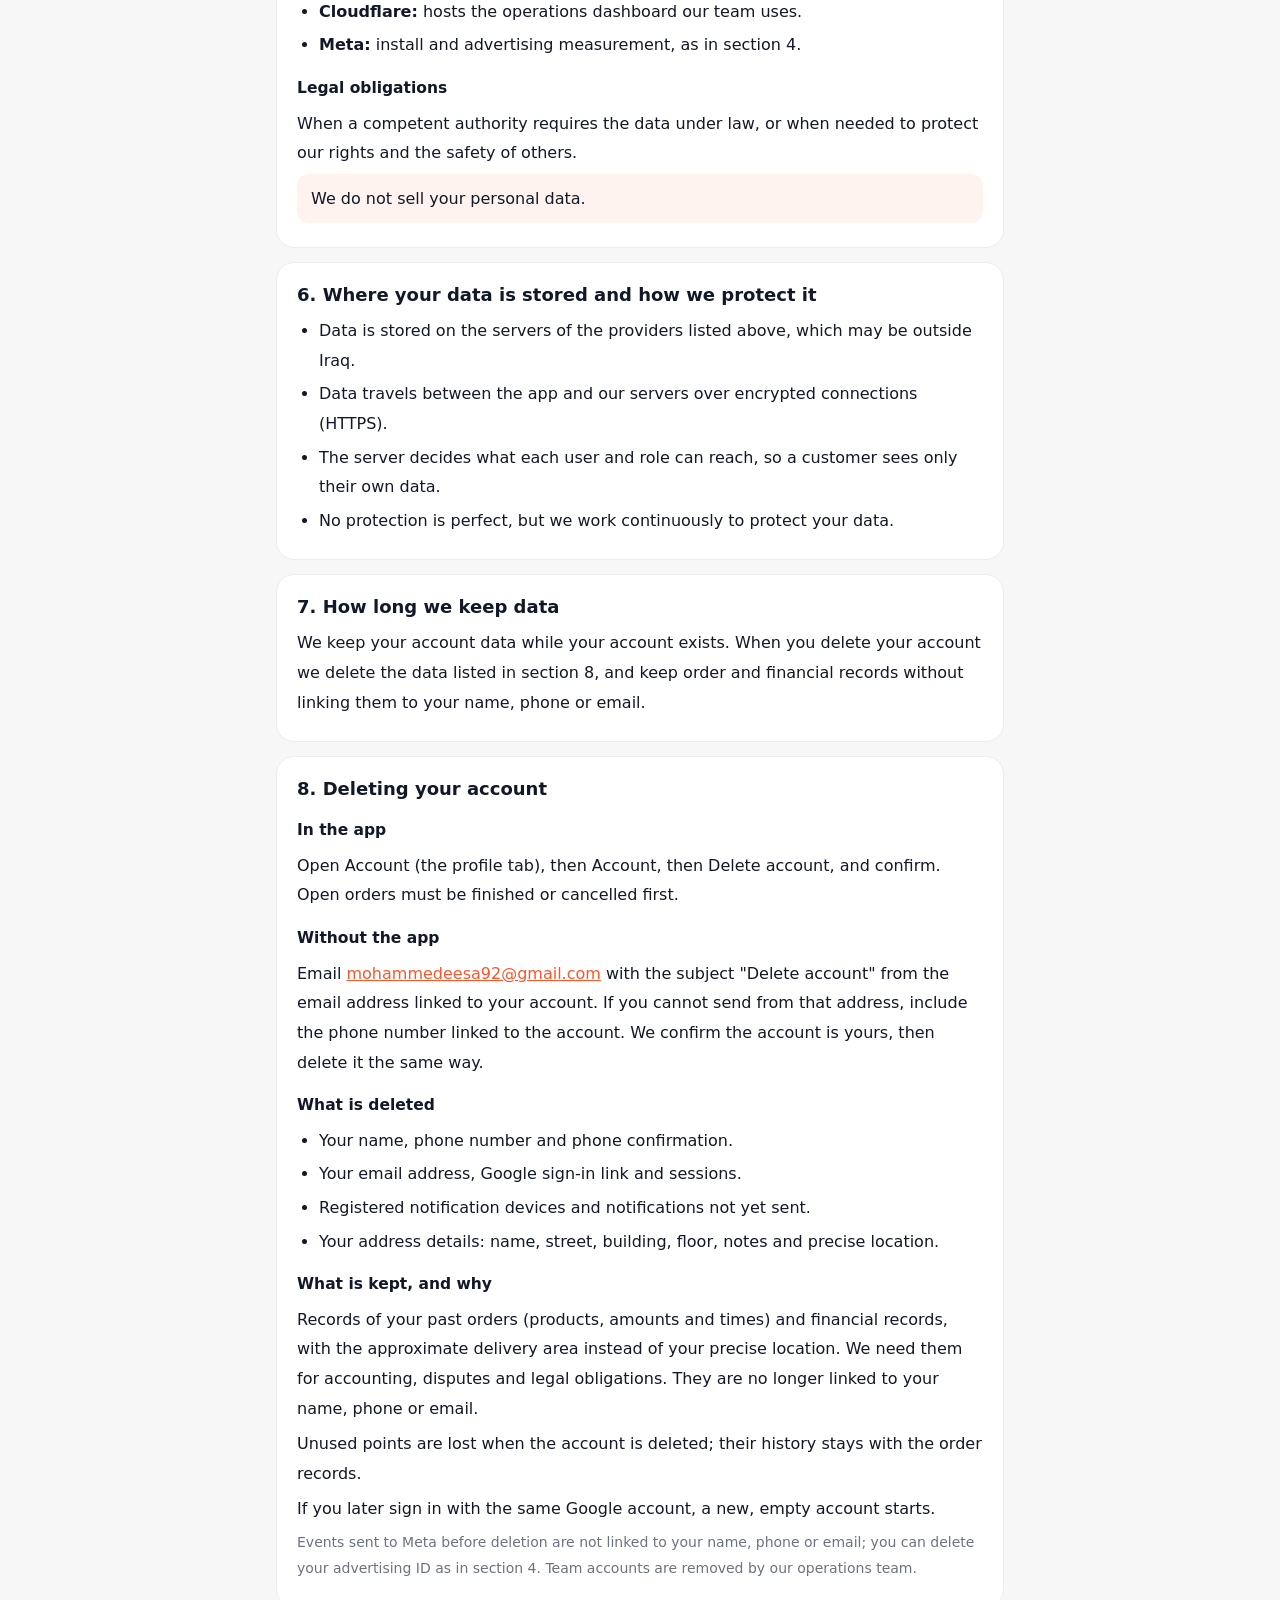
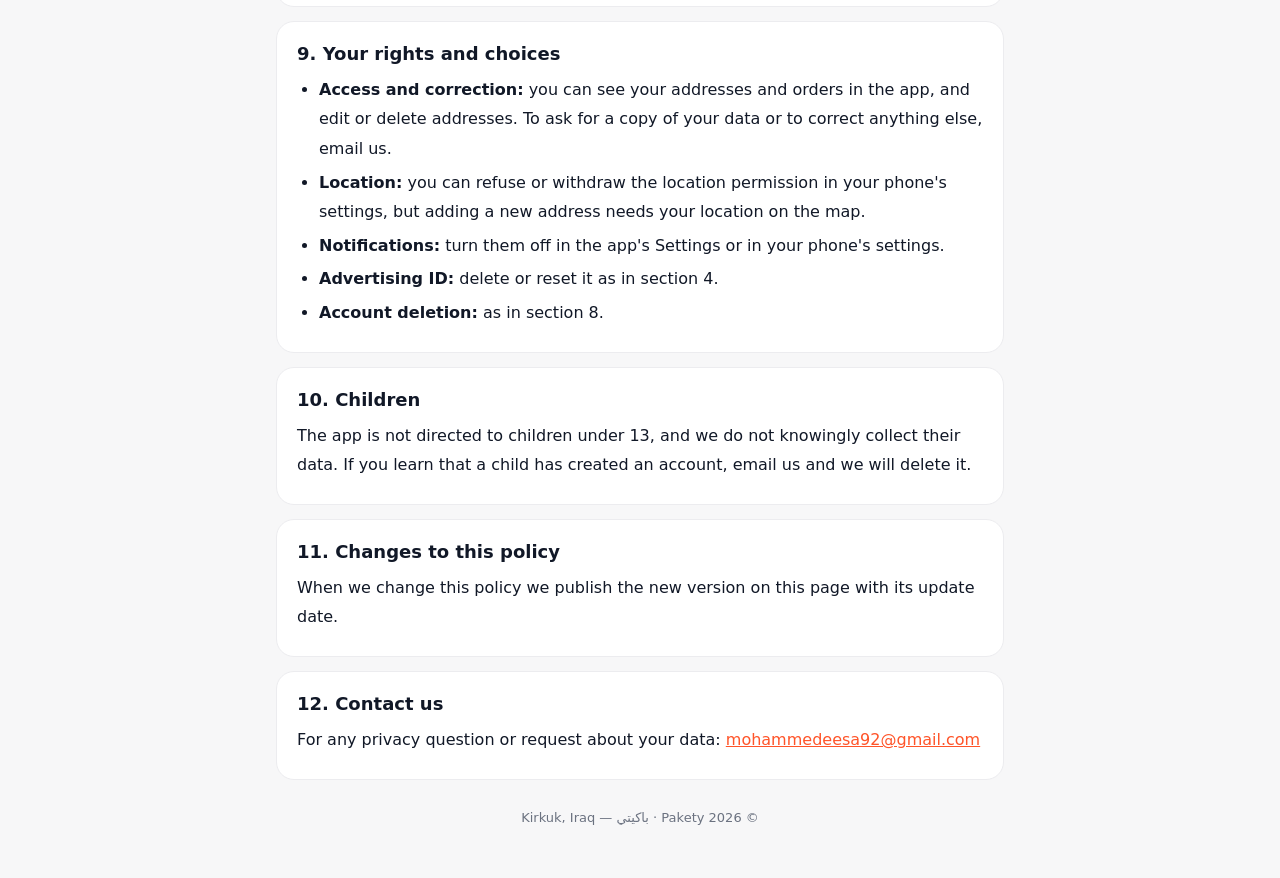
==== commit 2b7a2bc7: "Privacy policy: loyalty points data and what happens to them on deletion Co-Authored-By: Claude Opus" ====
--- a/privacy/index.html
+++ b/privacy/index.html
@@ -50,6 +50,8 @@
   <p>اسم العنوان والشارع والبناية والطابق والملاحظات، وموقعك الدقيق على الخريطة. يقرأ التطبيق موقع هاتفك فقط عندما تضيف عنواناً أو تعدّله وبعد إذنك، ولا يتتبع موقعك في الخلفية.</p>
   <h3>الطلبات</h3>
   <p>المنتجات والكميات والأسعار والمجموع وأجرة التوصيل وأي رمز خصم تستخدمه، وطريقة الدفع (الدفع نقداً عند الاستلام)، وموعد التوصيل، وحالة الطلب ومراحله، والإلغاء إن حصل. لا نجمع بيانات بطاقات مصرفية.</p>
+  <h3>نقاط الولاء</h3>
+  <p>رصيد نقاطك وسجلها: النقاط التي كسبتها من الطلبات، وما استخدمته منها، وما أُرجع إليك أو انتهت صلاحيته، وأي تعديل من فريق الدعم مع سببه.</p>
   <h3>الإشعارات</h3>
   <p>رمز الجهاز الذي تصدره خدمة Firebase Cloud Messaging من Google لنرسل إليك إشعارات طلباتك، مع نوع التطبيق ونسخته.</p>
   <h3>قياس التنزيلات والإعلانات</h3>
@@ -67,6 +69,7 @@
     <li>لتجهيز طلبك وتوصيله إلى عنوانك، ولمعرفة الفرع ومنطقة التوصيل التي تخدمك.</li>
     <li>لتأكيد رقم هاتفك، والتواصل معك بخصوص طلبك.</li>
     <li>لإرسال إشعارات عن حالة طلباتك.</li>
+    <li>لإدارة نقاط الولاء: كسبها عند تسليم الطلب واستخدامها خصماً.</li>
     <li>لحماية الخدمة من الاحتيال وسوء الاستخدام، ولحفظ السجلات المالية والمحاسبية.</li>
     <li>لمعرفة هل جاء التنزيل أو الطلب من إعلاناتنا على Meta.</li>
     <li>لتحسين الخدمة.</li>
@@ -139,6 +142,7 @@
   </ul>
   <h3>ما يبقى ولماذا</h3>
   <p>سجلات طلباتك السابقة (المنتجات والمبالغ والأوقات) والسجلات المالية، مع منطقة التوصيل التقريبية بدلاً من موقعك الدقيق. نحتاجها للمحاسبة وحل النزاعات والالتزامات القانونية، ولا تبقى مرتبطة باسمك أو هاتفك أو بريدك.</p>
+  <p>النقاط غير المستخدمة تسقط مع حذف الحساب، وتبقى حركاتها مع سجلات الطلبات.</p>
   <p>إذا سجّلت الدخول لاحقاً بحساب Google نفسه، يبدأ حساب جديد فارغ.</p>
   <p class="meta">الأحداث التي أُرسلت إلى Meta قبل الحذف لا ترتبط باسمك أو هاتفك أو بريدك، ويمكنك حذف معرّف الإعلانات كما في القسم 4. حسابات فريق العمل تحذفها إدارة التشغيل.</p>
 </div>
@@ -199,6 +203,8 @@
   <p>The address name, street, building, floor and notes, and your precise location on the map. The app reads your phone's location only when you add or edit an address, and only with your permission. It does not track your location in the background.</p>
   <h3>Orders</h3>
   <p>Products, quantities, prices, totals, delivery fee and any discount code you use; the payment method (cash on delivery); the delivery time; the order's status and stages; and any cancellation. We do not collect card details.</p>
+  <h3>Loyalty points</h3>
+  <p>Your points balance and history: points earned from orders, points used, points given back or expired, and any adjustment by our support team with its reason.</p>
   <h3>Notifications</h3>
   <p>The device token issued by Google's Firebase Cloud Messaging so we can send you order notifications, with the app type and version.</p>
   <h3>Install and advertising measurement</h3>
@@ -216,6 +222,7 @@
     <li>To prepare and deliver your order to your address, and to find the branch and delivery area that serve you.</li>
     <li>To confirm your phone number and contact you about your order.</li>
     <li>To send notifications about your orders.</li>
+    <li>To run loyalty points: earning them when an order is delivered and spending them as a discount.</li>
     <li>To protect the service against fraud and abuse, and to keep financial and accounting records.</li>
     <li>To learn whether an install or order came from our ads on Meta.</li>
     <li>To improve the service.</li>
@@ -288,6 +295,7 @@
   </ul>
   <h3>What is kept, and why</h3>
   <p>Records of your past orders (products, amounts and times) and financial records, with the approximate delivery area instead of your precise location. We need them for accounting, disputes and legal obligations. They are no longer linked to your name, phone or email.</p>
+  <p>Unused points are lost when the account is deleted; their history stays with the order records.</p>
   <p>If you later sign in with the same Google account, a new, empty account starts.</p>
   <p class="meta">Events sent to Meta before deletion are not linked to your name, phone or email; you can delete your advertising ID as in section 4. Team accounts are removed by our operations team.</p>
 </div>
